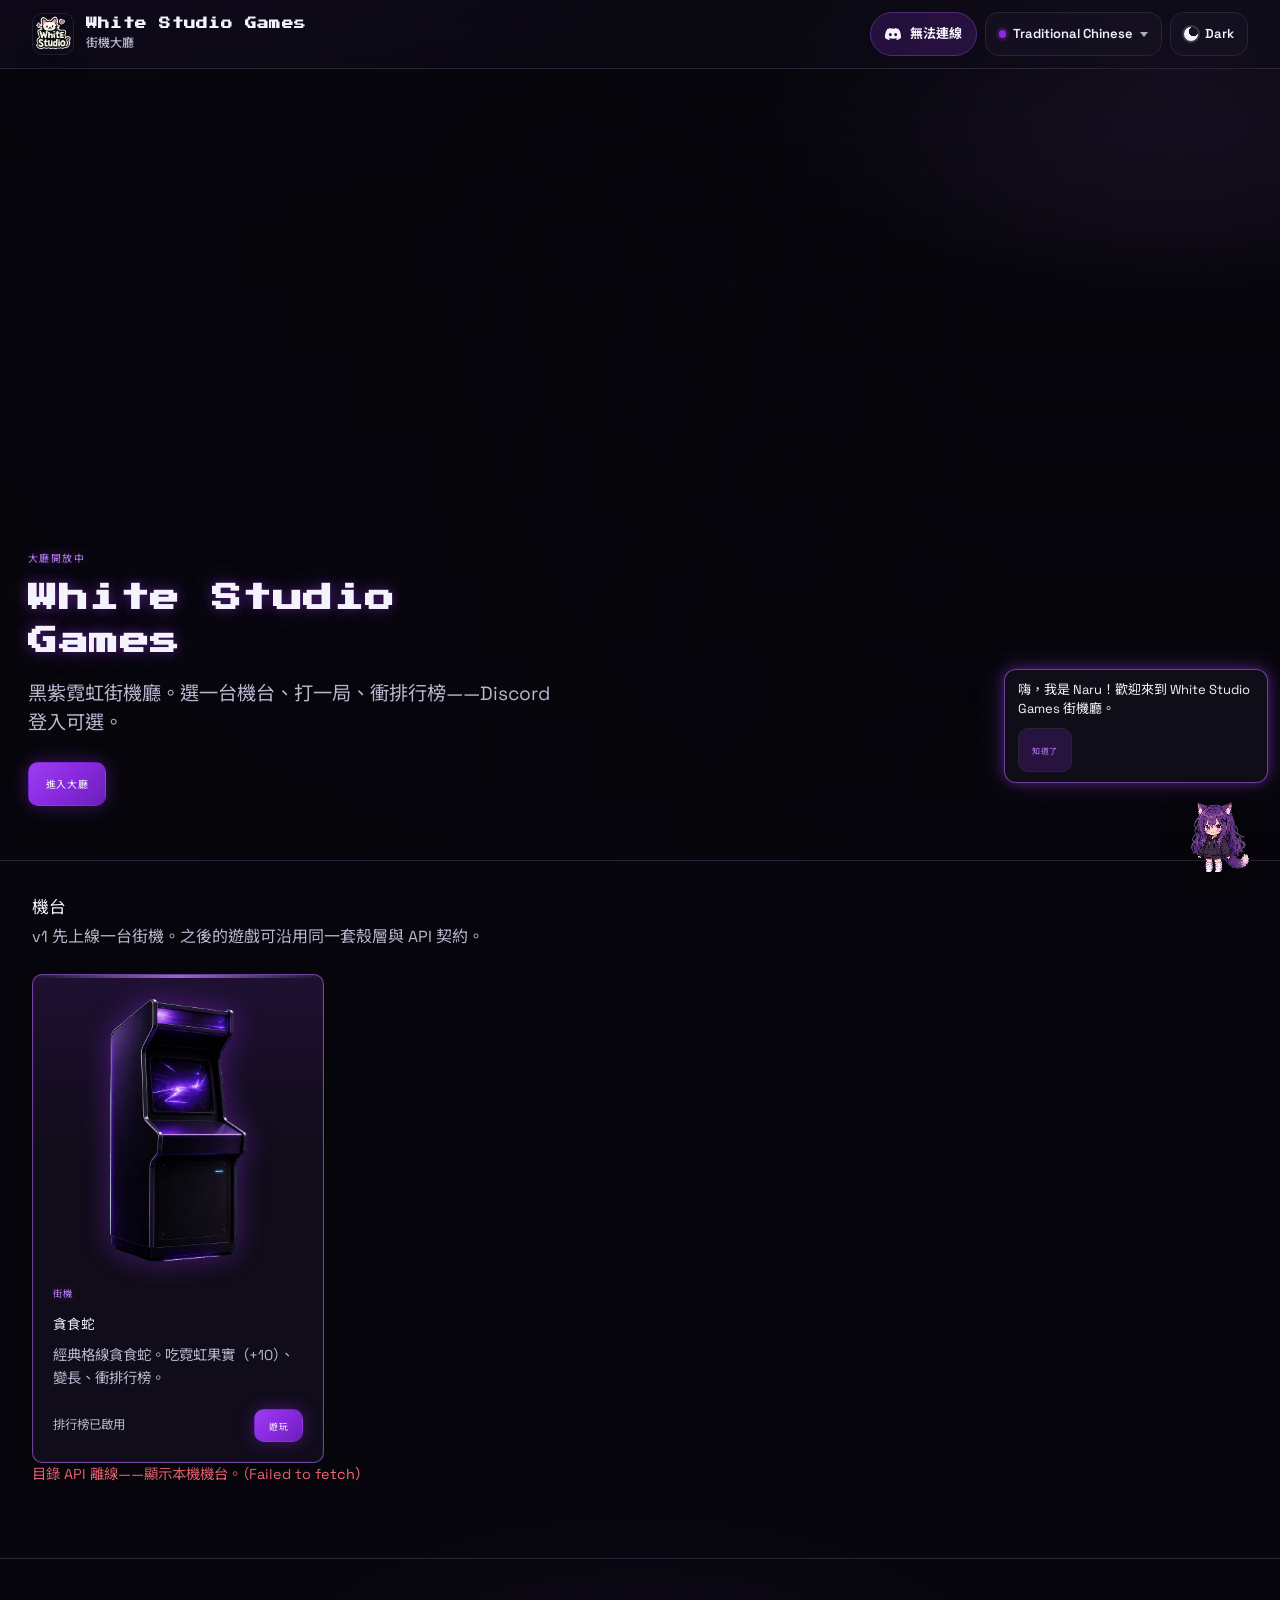
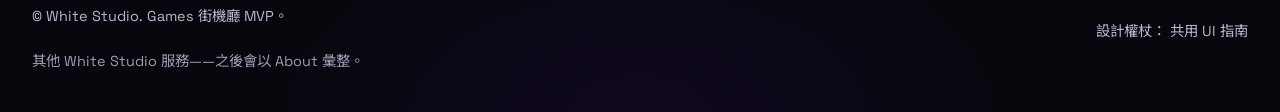
==== index.html @ 050339f6 "Play hub cable loading on every reconnect and harden tab-restore playback. Co-authored-by: Cursor <c" ====
<!DOCTYPE html>
<html lang="zh-Hant" class="is-arcade-intro">
  <head>
    <meta charset="utf-8" />
    <meta name="viewport" content="width=device-width, initial-scale=1, viewport-fit=cover" />
    <meta name="color-scheme" content="dark light" />
    <meta name="ws-api-origin" content="https://api.white-studio.org" />
    <meta
      name="description"
      content="White Studio Games — mini-games and leaderboards from White Studio."
    />
    <link rel="canonical" href="https://games.white-studio.org/" />
    <meta property="og:type" content="website" />
    <meta property="og:site_name" content="White Studio Games" />
    <meta property="og:url" content="https://games.white-studio.org/" />
    <meta property="og:title" content="White Studio Games" />
    <meta
      property="og:description"
      content="Black-purple neon floor. Pick a cabinet, play a round, climb the board."
    />
    <meta property="og:image" content="https://games.white-studio.org/assets/images/og/hub.png" />
    <meta property="og:image:width" content="1200" />
    <meta property="og:image:height" content="630" />
    <meta property="og:image:alt" content="White Studio Games arcade floor" />
    <meta name="twitter:card" content="summary_large_image" />
    <meta name="twitter:title" content="White Studio Games" />
    <meta
      name="twitter:description"
      content="Black-purple neon floor. Pick a cabinet, play a round, climb the board."
    />
    <meta name="twitter:image" content="https://games.white-studio.org/assets/images/og/hub.png" />
    <title data-i18n="meta.title_hub">White Studio Games</title>
    <link rel="icon" type="image/png" href="/assets/images/white-studio-logo.png" />
    <link rel="apple-touch-icon" href="/assets/images/white-studio-logo.png" />
    <script src="/assets/js/theme-boot.js"></script>
    <link rel="stylesheet" href="/assets/css/ws-shared.css?v=20260802b" />
    <link rel="stylesheet" href="/assets/css/games-chrome.css?v=20260802b" />
  </head>
  <body class="games-page games-lobby">
    <div
      id="arcade-intro"
      class="arcade-intro"
      role="dialog"
      aria-modal="true"
      aria-busy="true"
      aria-labelledby="arcade-intro-title"
      aria-describedby="arcade-intro-lede"
      data-i18n-attr="aria-label:intro.aria"
    >
      <canvas class="arcade-intro__canvas" aria-hidden="true"></canvas>
      <picture class="arcade-intro__media" aria-hidden="true" hidden>
        <source
          media="(max-width: 768px)"
          type="image/webp"
          srcset="/assets/images/arcade/lobby-mobile.webp"
        />
        <source
          media="(max-width: 768px)"
          type="image/jpeg"
          srcset="/assets/images/arcade/lobby-mobile.jpg"
        />
        <source type="image/webp" srcset="/assets/images/arcade/lobby-desktop.webp" />
        <img
          src="/assets/images/arcade/lobby-desktop.jpg"
          alt=""
          width="2560"
          height="1440"
          decoding="async"
          fetchpriority="high"
        />
      </picture>
      <div class="arcade-intro__veil" aria-hidden="true"></div>
      <div class="arcade-intro__panel">
        <h1 class="arcade-intro__title" id="arcade-intro-title" data-i18n="intro.title">
          White Studio Games
        </h1>
        <p class="arcade-intro__lede" id="arcade-intro-lede" data-i18n="intro.lede">
          Data link establishing. Cabinets coming online.
        </p>
        <p class="arcade-intro__hint" data-i18n="intro.hint">Linking…</p>
        <div class="arcade-intro__pulse" aria-hidden="true"></div>
      </div>
    </div>

    <header class="ws-site-header">
      <div class="ws-site-header__inner">
        <a class="ws-brand" href="/" data-i18n-attr="aria-label:brand.home_aria">
          <img
            class="ws-brand__mark"
            src="/assets/images/white-studio-logo.png"
            alt=""
            aria-hidden="true"
          />
          <span class="ws-brand__text">
            <p class="ws-brand__title" data-i18n="brand.title">White Studio Games</p>
            <p class="ws-brand__sub" data-i18n="brand.sub">Arcade floor</p>
          </span>
        </a>

        <div class="ws-site-header__actions" data-ws-header-actions></div>
      </div>
    </header>

    <main>
      <section class="arcade-hero-stage" aria-labelledby="hub-hero-title">
        <picture class="arcade-hero-stage__media">
          <source
            media="(max-width: 768px)"
            type="image/webp"
            srcset="/assets/images/arcade/lobby-mobile.webp"
          />
          <source
            media="(max-width: 768px)"
            type="image/jpeg"
            srcset="/assets/images/arcade/lobby-mobile.jpg"
          />
          <source type="image/webp" srcset="/assets/images/arcade/lobby-desktop.webp" />
          <img
            src="/assets/images/arcade/lobby-desktop.jpg"
            alt=""
            width="2560"
            height="1440"
            decoding="async"
            fetchpriority="high"
          />
        </picture>
        <div class="arcade-hero-stage__veil" aria-hidden="true"></div>
        <div class="ws-container arcade-hero">
          <p class="arcade-hero__eyebrow" data-i18n="hub.hero_eyebrow">Arcade open</p>
          <h1 class="ws-hero__title" id="hub-hero-title" data-i18n="hub.hero_title">
            White Studio Games
          </h1>
          <p class="ws-hero__lede" data-i18n="hub.hero_lede">
            Black-purple neon floor. Pick a cabinet, play a round, climb the board — Discord login
            optional.
          </p>
          <a
            class="ws-button ws-button--primary arcade-hero__cta"
            href="#cabinets"
            data-i18n="hub.hero_cta"
          >
            Enter floor
          </a>
        </div>
      </section>

      <section class="ws-section ws-container arcade-floor" id="cabinets">
        <h2 class="ws-section__title" data-i18n="hub.play_title">Cabinets</h2>
        <p class="ws-section__lede" data-i18n="hub.play_lede">
          One arcade cabinet in v1. More machines can share the same shell and API contract.
        </p>
        <div class="ws-grid-cards arcade-cabinets" id="games-grid">
          <a class="ws-card arcade-cabinet" href="/games/snake/">
            <img
              class="arcade-cabinet__art"
              src="/assets/images/arcade/cabinet-snake.webp"
              alt=""
              width="428"
              height="800"
              decoding="async"
              loading="lazy"
            />
            <p class="ws-card__eyebrow" data-i18n="hub.card_eyebrow">Arcade</p>
            <h3 class="ws-card__title" data-i18n="hub.card_title">Snake</h3>
            <p class="ws-card__body" data-i18n="hub.card_body">
              Classic grid snake. Eat neon bites, grow longer, climb the board.
            </p>
            <div class="game-card__meta">
              <span data-i18n="hub.card_meta">Leaderboard on</span>
              <span class="ws-button ws-button--primary arcade-cabinet__play" data-i18n="hub.card_play"
                >Play</span
              >
            </div>
          </a>
        </div>
        <p class="ws-status" id="catalog-status" hidden></p>
      </section>
    </main>

    <footer class="ws-site-footer">
      <div class="ws-container ws-site-footer__inner">
        <div class="arcade-footer__copy">
          <p data-i18n="hub.footer_copy">© White Studio. Games arcade MVP.</p>
          <p class="arcade-footer__about" data-i18n="hub.footer_about">
            Other White Studio services — coming soon as About.
          </p>
        </div>
        <p>
          <span data-i18n="hub.footer_tokens">Design tokens:</span>
          <a href="/docs/design/WHITE-STUDIO-SHARED-UI.md" data-i18n="hub.footer_tokens_link"
            >shared UI guide</a
          >
        </p>
      </div>
    </footer>

    <script src="/assets/js/i18n.js?v=20260802b"></script>
    <script src="/assets/js/games-auth.js"></script>
    <script src="/assets/js/games-api.js"></script>
    <script src="/assets/js/site-chrome.js?v=20260802b"></script>
    <script src="/assets/js/arcade-current-scene.js?v=20260802c"></script>
    <script src="/assets/js/arcade-intro.js?v=20260802c"></script>
    <script src="/assets/js/naru-pet.js?v=20260802b"></script>
    <script>
      (async function boot() {
        if (window.WhiteStudioI18n) {
          await WhiteStudioI18n.init();
          WhiteStudioI18n.applyAll(document);
        }
        var introPromise = WhiteStudioArcadeIntro.mount();
        await WhiteStudioGames.bootChrome();
        await introPromise;
        if (window.WhiteStudioNaru) {
          WhiteStudioNaru.mount();
        }
        var status = document.getElementById("catalog-status");
        try {
          var api = WhiteStudioGames.createGamesApi();
          var result = await api.listGames();
          if (result && result.data && Array.isArray(result.data.games) && result.data.games.length) {
            status.hidden = true;
          }
        } catch (error) {
          status.hidden = false;
          status.className = "ws-status ws-status--error";
          status.textContent = WhiteStudioI18n.t("hub.catalog_offline", {
            error: error.message || "error"
          });
        }
      })();
    </script>
  </body>
</html>
---- assets/css/ws-shared.css ----
/**
 * White Studio shared design tokens + primitives
 * Cross-site CSS for Games (primary consumer). Tools / main site may migrate later.
 *
 * Runtime theme: html[data-theme="dark"|"light"]
 * Prefer --ws-* tokens. Tools-style aliases (--accent, --bg, --panel, --text, --muted, --border)
 * are provided for prompt / legacy compatibility.
 */

@import url("https://fonts.googleapis.com/css2?family=Noto+Sans+TC:wght@400;500;600;700&family=Press+Start+2P&family=Space+Grotesk:wght@400;500;600;700&display=swap");

/* Zpix (最像素) v3.1.11 — CJK pixel fallback for --ws-font-display.
   Source: https://github.com/SolidZORO/zpix-pixel-font
   Personal/education free; commercial product requires paid license. Do not convert/subset. */
@font-face {
  font-family: "Zpix";
  src: url("/assets/fonts/zpix.ttf") format("truetype");
  font-weight: 400;
  font-style: normal;
  font-display: swap;
}

:root,
html[data-theme="dark"] {
  color-scheme: dark;

  --ws-bg-page: #07060c;
  --ws-bg-shell: #100e18;
  --ws-bg-surface: #14121c;
  --ws-bg-surface-raised: #1b1826;
  --ws-bg-surface-muted: rgba(180, 109, 255, 0.06);
  --ws-bg-card: rgba(18, 14, 28, 0.92);
  --ws-bg-card-hover: rgba(28, 20, 42, 0.96);
  --ws-bg-input: rgba(12, 10, 18, 0.9);
  --ws-bg-button: rgba(22, 18, 34, 0.92);
  --ws-bg: var(--ws-bg-page);
  --ws-bg-elev: #12101a;
  --ws-panel: var(--ws-bg-surface);
  --ws-panel-soft: #1a1624;

  --ws-text-primary: #f4f3fb;
  --ws-text-secondary: #e5e7eb;
  --ws-text-muted: #b9b6ce;
  --ws-text-disabled: #7d8490;
  --ws-text-inverse: #ffffff;

  --ws-border-subtle: #2a2438;
  --ws-border-strong: rgba(180, 109, 255, 0.55);
  --ws-border-focus: rgba(207, 178, 255, 0.55);

  --ws-accent: #8a2be2;
  --ws-accent-hover: #9b3ef0;
  --ws-accent-2: #c084ff;
  --ws-accent-soft: rgba(138, 43, 226, 0.2);
  --ws-accent-text: #f0e7ff;

  --ws-neon-glow: 0 0 12px rgba(138, 43, 226, 0.45), 0 0 28px rgba(180, 109, 255, 0.22);
  --ws-neon-glow-strong: 0 0 16px rgba(180, 109, 255, 0.55), 0 0 40px rgba(138, 43, 226, 0.35);

  --ws-success: #3bd28f;
  --ws-danger: #ff6b7a;
  --ws-warning: #f59e0b;

  --ws-shadow-soft: 0 12px 30px rgba(0, 0, 0, 0.28);
  --ws-shadow-sm: 0 8px 18px rgba(0, 0, 0, 0.3);
  --ws-shadow-md: 0 14px 34px rgba(0, 0, 0, 0.38);
  --ws-shadow-card: 0 18px 45px rgba(0, 0, 0, 0.34), var(--ws-neon-glow);
  --ws-shadow-lg: 0 24px 60px rgba(0, 0, 0, 0.5);
  --ws-shadow-button: 0 0 18px rgba(138, 43, 226, 0.42);

  --ws-glass-bg: rgba(12, 10, 20, 0.78);
  --ws-glass-border: rgba(138, 43, 226, 0.28);
  --ws-glass-highlight: rgba(255, 255, 255, 0.08);

  --button-gradient: linear-gradient(135deg, #9b3ef0, #8a2be2 45%, #6b1fb8);
}

html[data-theme="light"] {
  color-scheme: light;

  /* Brighter arcade lightbox — still purple-led, not flat SaaS white */
  --ws-bg-page: #efe8fb;
  --ws-bg-shell: #f7f2ff;
  --ws-bg-surface: #ffffff;
  --ws-bg-surface-raised: #f9f5ff;
  --ws-bg-surface-muted: rgba(124, 58, 237, 0.08);
  --ws-bg-card: rgba(255, 255, 255, 0.94);
  --ws-bg-card-hover: #ffffff;
  --ws-bg-input: #ffffff;
  --ws-bg-button: #ffffff;
  --ws-bg: var(--ws-bg-page);
  --ws-bg-elev: #e8def8;
  --ws-panel: var(--ws-bg-surface);
  --ws-panel-soft: #f3ecff;

  --ws-text-primary: #161827;
  --ws-text-secondary: #3f4254;
  --ws-text-muted: #6f7285;
  --ws-text-disabled: #9ca3af;
  --ws-text-inverse: #ffffff;

  --ws-border-subtle: rgba(91, 33, 182, 0.16);
  --ws-border-strong: rgba(124, 58, 237, 0.42);
  --ws-border-focus: rgba(124, 58, 237, 0.55);

  --ws-accent: #7c3aed;
  --ws-accent-hover: #6d28d9;
  --ws-accent-2: #8b5cf6;
  --ws-accent-soft: rgba(124, 58, 237, 0.12);
  --ws-accent-text: #5b21b6;

  --ws-neon-glow: 0 0 10px rgba(124, 58, 237, 0.22), 0 0 22px rgba(139, 92, 246, 0.12);
  --ws-neon-glow-strong: 0 0 14px rgba(124, 58, 237, 0.35), 0 0 32px rgba(139, 92, 246, 0.2);

  --ws-success: #0f8a53;
  --ws-danger: #c2414f;
  --ws-warning: #c47a00;

  --ws-shadow-soft: 0 12px 30px rgba(17, 24, 39, 0.08);
  --ws-shadow-sm: 0 8px 18px rgba(17, 24, 39, 0.08);
  --ws-shadow-md: 0 14px 34px rgba(17, 24, 39, 0.1);
  --ws-shadow-card: 0 18px 45px rgba(91, 33, 182, 0.12), var(--ws-neon-glow);
  --ws-shadow-lg: 0 24px 60px rgba(17, 24, 39, 0.14);
  --ws-shadow-button: 0 0 16px rgba(124, 58, 237, 0.28);

  --ws-glass-bg: rgba(255, 255, 255, 0.82);
  --ws-glass-border: rgba(124, 58, 237, 0.2);
  --ws-glass-highlight: rgba(255, 255, 255, 0.92);

  --button-gradient: linear-gradient(135deg, #8b5cf6, #7c3aed 50%, #5b21b6);
}

:root {
  /* Tools-compatible aliases */
  --bg: var(--ws-bg-page);
  --bg-elev: var(--ws-bg-elev);
  --panel: var(--ws-panel);
  --panel-soft: var(--ws-panel-soft);
  --text: var(--ws-text-primary);
  --muted: var(--ws-text-muted);
  --border: var(--ws-border-subtle);
  --accent: var(--ws-accent);
  --accent-2: var(--ws-accent-2);
  --ok: var(--ws-success);
  --danger: var(--ws-danger);
  --radius-sm: var(--ws-radius-sm);
  --radius-md: var(--ws-radius-md);
  --radius-lg: var(--ws-radius-lg);
  --shadow-sm: var(--ws-shadow-sm);
  --shadow-md: var(--ws-shadow-md);
  --shadow-lg: var(--ws-shadow-lg);
  --dur-fast: var(--ws-duration-fast);
  --dur-mid: var(--ws-duration-mid);
  --ease-out: var(--ws-ease-out);

  --ws-font-body: "Space Grotesk", "Noto Sans TC", "Noto Sans", ui-sans-serif, system-ui, sans-serif;
  /* Pixel display: Latin → Press Start 2P; CJK titles/HUD → Zpix; body CJK stays Noto via --ws-font-body */
  --ws-font-display: "Press Start 2P", "Zpix", "Noto Sans TC", "Noto Sans", ui-sans-serif, system-ui, sans-serif;
  --ws-content-max: 76rem;
  --ws-nav-height: 4.25rem;
  --ws-touch-min: 2.75rem;
  --ws-control-height: 2.5rem;
  --ws-breakpoint-phone: 640px;
  --ws-breakpoint-tablet: 768px;
  --ws-safe-top: env(safe-area-inset-top, 0px);
  --ws-safe-right: env(safe-area-inset-right, 0px);
  --ws-safe-bottom: env(safe-area-inset-bottom, 0px);
  --ws-safe-left: env(safe-area-inset-left, 0px);

  --ws-space-1: 0.25rem;
  --ws-space-2: 0.5rem;
  --ws-space-3: 0.75rem;
  --ws-space-4: 1rem;
  --ws-space-5: 1.25rem;
  --ws-space-6: 1.5rem;
  --ws-space-8: 2rem;
  --ws-space-10: 2.5rem;
  --ws-space-12: 3rem;
  --ws-page-inline: clamp(1rem, 2.6vw, 1.75rem);
  --ws-section-space: clamp(2.5rem, 6vw, 4.5rem);

  --ws-radius-sm: 10px;
  --ws-radius-md: 14px;
  --ws-radius-lg: 18px;
  --ws-radius-xl: 24px;
  --ws-radius-pill: 999px;

  --ws-text-xs: 0.78rem;
  --ws-text-sm: 0.9rem;
  --ws-text-md: 1rem;
  --ws-text-lg: 1.2rem;
  --ws-text-xl: 1.55rem;
  --ws-text-hero: clamp(2rem, 4.5vw, 3.1rem);

  --ws-duration-fast: 160ms;
  --ws-duration-mid: 260ms;
  --ws-ease-out: cubic-bezier(0.2, 0, 0, 1);
  --ws-transition-standard: color var(--ws-duration-fast) var(--ws-ease-out),
    background-color var(--ws-duration-fast) var(--ws-ease-out),
    border-color var(--ws-duration-fast) var(--ws-ease-out),
    box-shadow var(--ws-duration-mid) var(--ws-ease-out),
    transform var(--ws-duration-mid) var(--ws-ease-out);

  --ws-focus-ring-shadow: 0 0 0 3px var(--ws-border-focus);
  --ws-z-sticky: 60;
  --ws-z-overlay: 110;
  --ws-z-drawer: 140;
  --ws-z-intro: 200;
}

*,
*::before,
*::after {
  box-sizing: border-box;
}

html {
  scroll-behavior: smooth;
  -webkit-text-size-adjust: 100%;
  text-size-adjust: 100%;
}

body {
  margin: 0;
  min-height: 100vh;
  min-height: 100dvh;
  font-family: var(--ws-font-body);
  font-size: var(--ws-text-md);
  line-height: 1.55;
  color: var(--ws-text-primary);
  background:
    radial-gradient(1100px 520px at 10% -8%, rgba(138, 43, 226, 0.28), transparent 55%),
    radial-gradient(900px 480px at 92% 4%, rgba(180, 109, 255, 0.16), transparent 48%),
    radial-gradient(700px 360px at 50% 100%, rgba(91, 33, 182, 0.12), transparent 55%),
    var(--ws-bg-page);
  overflow-x: clip;
}

body[data-menu-open="1"] {
  overflow: hidden;
  touch-action: none;
}

img,
svg,
canvas {
  display: block;
  max-width: 100%;
}

a {
  color: inherit;
  text-decoration: none;
  touch-action: manipulation;
  -webkit-tap-highlight-color: transparent;
}

button,
input,
select,
textarea {
  font: inherit;
  color: inherit;
  touch-action: manipulation;
  -webkit-tap-highlight-color: transparent;
}

:focus-visible {
  outline: none;
  box-shadow: var(--ws-focus-ring-shadow);
}

.visually-hidden {
  position: absolute;
  width: 1px;
  height: 1px;
  padding: 0;
  margin: -1px;
  overflow: hidden;
  clip: rect(0, 0, 0, 0);
  white-space: nowrap;
  border: 0;
}

.ws-container {
  width: min(100% - (var(--ws-page-inline) * 2), var(--ws-content-max));
  margin-inline: auto;
}

.ws-site-header {
  position: sticky;
  top: 0;
  z-index: var(--ws-z-sticky);
  min-height: calc(var(--ws-nav-height) + var(--ws-safe-top));
  display: flex;
  align-items: center;
  padding-top: var(--ws-safe-top);
  border-bottom: 1px solid var(--ws-border-subtle);
  background: color-mix(in srgb, var(--ws-glass-bg) 92%, transparent);
  backdrop-filter: blur(14px);
}

.ws-site-header__inner {
  display: flex;
  align-items: center;
  justify-content: space-between;
  gap: var(--ws-space-4);
  width: min(100% - (var(--ws-page-inline) * 2), var(--ws-content-max));
  margin-inline: auto;
  padding-block: var(--ws-space-3);
  flex-wrap: nowrap;
}

.ws-brand {
  display: inline-flex;
  align-items: center;
  gap: var(--ws-space-3);
  min-width: 0;
  flex: 1 1 auto;
  font-weight: 700;
  letter-spacing: 0.01em;
}

.ws-brand__mark {
  width: 2.625rem;
  height: 2.625rem;
  border-radius: 10px;
  object-fit: cover;
  border: 1px solid color-mix(in srgb, var(--ws-border-subtle) 82%, transparent);
  box-shadow: var(--ws-shadow-sm);
  flex-shrink: 0;
}

.ws-brand__text {
  min-width: 0;
}

.ws-brand__title {
  margin: 0;
  font-family: var(--ws-font-display);
  font-size: 0.72rem;
  line-height: 1.35;
  letter-spacing: 0.02em;
  white-space: nowrap;
  overflow: hidden;
  text-overflow: ellipsis;
}

.ws-brand__sub {
  margin: 0.15rem 0 0;
  font-size: 0.75rem;
  font-weight: 500;
  color: var(--ws-text-muted);
}

.ws-nav {
  display: inline-flex;
  align-items: center;
  gap: 0.35rem;
  flex: 0 1 auto;
}

.ws-nav a {
  padding: 0.45rem 0.8rem;
  border-radius: var(--ws-radius-pill);
  color: var(--ws-text-muted);
  font-weight: 600;
  transition: var(--ws-transition-standard);
  white-space: nowrap;
}

.ws-nav a[aria-current="page"],
.ws-nav a:hover {
  color: var(--ws-text-primary);
  background: var(--ws-accent-soft);
}

.ws-site-header__actions {
  display: inline-flex;
  align-items: center;
  gap: 0.5rem;
  flex-shrink: 0;
}

.ws-site-controls {
  display: inline-flex;
  align-items: center;
  gap: 0.5rem;
}

.ws-i18n-switcher {
  position: relative;
}

.ws-i18n-btn,
.ws-theme-btn,
.ws-menu-btn {
  appearance: none;
  display: inline-flex;
  align-items: center;
  justify-content: center;
  gap: 0.45rem;
  min-height: var(--ws-touch-min);
  min-width: var(--ws-touch-min);
  padding: 0.45rem 0.8rem;
  border: 1px solid var(--ws-border-subtle);
  border-radius: 0.85rem;
  background: color-mix(in srgb, var(--ws-bg-button) 88%, transparent);
  color: var(--ws-text-primary);
  cursor: pointer;
  font: inherit;
  font-size: 0.8125rem;
  font-weight: 600;
  transition: var(--ws-transition-standard);
}

.ws-i18n-btn:hover,
.ws-theme-btn:hover,
.ws-menu-btn:hover {
  border-color: var(--ws-border-strong);
  background: var(--ws-accent-soft);
}

.ws-menu-btn {
  padding: 0;
  flex-direction: column;
  gap: 0.28rem;
}

.ws-menu-btn__bars,
.ws-menu-btn__bars::before,
.ws-menu-btn__bars::after {
  display: block;
  width: 1rem;
  height: 2px;
  border-radius: 999px;
  background: currentColor;
  transition: transform var(--ws-duration-fast) var(--ws-ease-out), opacity var(--ws-duration-fast) var(--ws-ease-out);
}

.ws-menu-btn__bars {
  position: relative;
}

.ws-menu-btn__bars::before,
.ws-menu-btn__bars::after {
  content: "";
  position: absolute;
  left: 0;
}

.ws-menu-btn__bars::before {
  top: -0.32rem;
}

.ws-menu-btn__bars::after {
  top: 0.32rem;
}

body[data-menu-open="1"] .ws-menu-btn__bars {
  background: transparent;
}

body[data-menu-open="1"] .ws-menu-btn__bars::before {
  top: 0;
  transform: rotate(45deg);
}

body[data-menu-open="1"] .ws-menu-btn__bars::after {
  top: 0;
  transform: rotate(-45deg);
}

.ws-i18n-dot {
  width: 0.45rem;
  height: 0.45rem;
  border-radius: 999px;
  background: var(--ws-accent);
  box-shadow: 0 0 0 3px var(--ws-accent-soft);
}

.ws-i18n-arrow {
  width: 0;
  height: 0;
  border-left: 4px solid transparent;
  border-right: 4px solid transparent;
  border-top: 5px solid currentColor;
  opacity: 0.7;
}

.ws-i18n-menu {
  position: absolute;
  right: 0;
  top: calc(100% + 0.4rem);
  z-index: var(--ws-z-overlay);
  min-width: 12rem;
  padding: 0.35rem;
  border: 1px solid var(--ws-border-subtle);
  border-radius: 0.85rem;
  background: var(--ws-bg-shell);
  box-shadow: var(--ws-shadow-md);
}

.ws-i18n-menu button {
  appearance: none;
  display: block;
  width: 100%;
  padding: 0.55rem 0.7rem;
  border: 0;
  border-radius: 0.65rem;
  background: transparent;
  color: var(--ws-text-primary);
  text-align: left;
  font: inherit;
  font-size: 0.875rem;
  cursor: pointer;
}

.ws-i18n-menu button:hover,
.ws-i18n-menu button.active {
  background: var(--ws-accent-soft);
}

.ws-theme-icon {
  display: inline-block;
  width: 0.875rem;
  height: 0.875rem;
  flex: 0 0 auto;
  border-radius: 999px;
  background: currentColor;
  box-shadow: 0 0 0 2px color-mix(in oklab, currentColor 18%, transparent);
}

.ws-theme-btn[data-theme="dark"] .ws-theme-icon {
  background:
    radial-gradient(
      circle at 68% 32%,
      color-mix(in oklab, var(--ws-bg-surface-raised) 92%, #000 8%) 0 34%,
      transparent 36%
    ),
    currentColor;
}

.ws-theme-btn[data-theme="light"] .ws-theme-icon {
  /* Sun: compact disc + 8 rays (cardinal + diagonal) */
  background: radial-gradient(circle, var(--ws-accent) 0 36%, transparent 38%);
  box-shadow:
    0 -0.42rem 0 -0.3rem var(--ws-accent),
    0 0.42rem 0 -0.3rem var(--ws-accent),
    0.42rem 0 0 -0.3rem var(--ws-accent),
    -0.42rem 0 0 -0.3rem var(--ws-accent),
    0.3rem -0.3rem 0 -0.3rem var(--ws-accent),
    -0.3rem 0.3rem 0 -0.3rem var(--ws-accent),
    0.3rem 0.3rem 0 -0.3rem var(--ws-accent),
    -0.3rem -0.3rem 0 -0.3rem var(--ws-accent),
    0 0 0 2px color-mix(in oklab, var(--ws-accent) 18%, transparent);
}

.ws-auth-controls {
  display: inline-flex;
  align-items: center;
  gap: 0.5rem;
  flex-shrink: 0;
}

.ws-auth-login {
  appearance: none;
  display: inline-flex;
  align-items: center;
  justify-content: center;
  gap: 0.5rem;
  min-height: var(--ws-touch-min);
  min-width: var(--ws-touch-min);
  padding: 0 0.85rem;
  border-radius: 999px;
  border: 1px solid color-mix(in srgb, var(--ws-accent) 42%, var(--ws-border-subtle));
  background: color-mix(in srgb, var(--ws-accent) 20%, transparent);
  color: var(--ws-text-primary);
  font: inherit;
  font-size: 0.8125rem;
  font-weight: 700;
  cursor: pointer;
}

/* Author `display` rules must not defeat the HTML hidden attribute. */
.ws-auth-login[hidden],
.ws-auth-user[hidden],
.ws-auth-menu[hidden],
.ws-i18n-menu[hidden] {
  display: none !important;
}

.ws-auth-login:disabled {
  opacity: 0.62;
  cursor: not-allowed;
}

.ws-auth-login svg {
  width: 1.125rem;
  height: 0.875rem;
  flex-shrink: 0;
}

.ws-auth-user {
  position: relative;
}

.ws-auth-user-face {
  appearance: none;
  display: inline-flex;
  align-items: center;
  gap: 0.55rem;
  min-height: var(--ws-touch-min);
  padding: 0.2rem 0.65rem 0.2rem 0.25rem;
  border: 1px solid var(--ws-border-subtle);
  border-radius: 999px;
  background: color-mix(in srgb, var(--ws-bg-button) 88%, transparent);
  color: inherit;
  cursor: pointer;
  font: inherit;
}

.ws-auth-avatar {
  width: 1.75rem;
  height: 1.75rem;
  border-radius: 999px;
  object-fit: cover;
}

.ws-auth-copy {
  display: grid;
  gap: 0.05rem;
  text-align: left;
}

.ws-auth-label {
  font-size: 0.8125rem;
  font-weight: 700;
  line-height: 1.1;
}

.ws-auth-meta {
  font-size: 0.6875rem;
  color: var(--ws-text-muted);
}

.ws-auth-menu {
  position: absolute;
  right: 0;
  top: calc(100% + 0.4rem);
  z-index: var(--ws-z-overlay);
  min-width: 8.5rem;
  padding: 0.35rem;
  border: 1px solid var(--ws-border-subtle);
  border-radius: 0.85rem;
  background: var(--ws-bg-shell);
  box-shadow: var(--ws-shadow-md);
}

.ws-auth-menu-item {
  appearance: none;
  display: block;
  width: 100%;
  padding: 0.55rem 0.7rem;
  border: 0;
  border-radius: 0.65rem;
  background: transparent;
  color: var(--ws-text-primary);
  text-align: left;
  font: inherit;
  font-size: 0.875rem;
  cursor: pointer;
}

.ws-auth-menu-item:hover {
  background: var(--ws-accent-soft);
}

.ws-auth-toast {
  position: fixed;
  left: 50%;
  bottom: calc(1.125rem + var(--ws-safe-bottom));
  z-index: 120;
  transform: translateX(-50%);
  max-width: min(32rem, calc(92vw - var(--ws-safe-left) - var(--ws-safe-right)));
  padding: 0.65rem 0.9rem;
  border-radius: 0.75rem;
  border: 1px solid var(--ws-border-subtle);
  background: color-mix(in srgb, var(--ws-bg-shell) 94%, #000 6%);
  color: var(--ws-text-primary);
  font-size: 0.8125rem;
  font-weight: 600;
  box-shadow: var(--ws-shadow-lg);
}

.ws-auth-toast[data-tone="ok"] {
  border-color: color-mix(in srgb, var(--ws-success) 45%, var(--ws-border-subtle));
}

.ws-auth-toast[data-tone="error"] {
  border-color: color-mix(in srgb, var(--ws-danger) 45%, var(--ws-border-subtle));
}

.ws-button {
  appearance: none;
  display: inline-flex;
  align-items: center;
  justify-content: center;
  gap: var(--ws-space-2);
  min-height: var(--ws-touch-min);
  padding: 0.55rem 1.05rem;
  border: 1px solid transparent;
  border-radius: var(--ws-radius-pill);
  background: var(--ws-bg-button);
  color: var(--ws-text-primary);
  cursor: pointer;
  transition: var(--ws-transition-standard);
}

.ws-button:hover {
  background: var(--ws-bg-card-hover);
}

.ws-button--primary {
  background: var(--button-gradient);
  color: var(--ws-text-inverse);
  box-shadow: var(--ws-shadow-button);
  animation: ws-neon-pulse 2.8s ease-in-out infinite;
}

.ws-button--primary:hover {
  filter: brightness(1.08);
  box-shadow: var(--ws-neon-glow-strong);
}

@keyframes ws-neon-pulse {
  0%,
  100% {
    box-shadow: var(--ws-shadow-button);
  }
  50% {
    box-shadow: var(--ws-neon-glow-strong);
  }
}

@media (prefers-reduced-motion: reduce) {
  .ws-button--primary {
    animation: none;
  }
}

.ws-button--ghost {
  border-color: var(--ws-border-subtle);
  background: transparent;
}

.ws-button--ghost:hover {
  border-color: var(--ws-border-strong);
  background: var(--ws-accent-soft);
}

.ws-card {
  display: flex;
  flex-direction: column;
  gap: var(--ws-space-3);
  padding: var(--ws-space-5);
  border: 1px solid var(--ws-border-subtle);
  border-radius: var(--ws-radius-md);
  background: var(--ws-bg-card);
  box-shadow: var(--ws-shadow-sm);
  transition: var(--ws-transition-standard);
}

.ws-card__eyebrow {
  margin: 0;
  color: var(--ws-accent-2);
  font-family: var(--ws-font-display);
  font-size: 0.58rem;
  font-weight: 400;
  letter-spacing: 0.12em;
  text-transform: uppercase;
  text-shadow: 0 0 10px rgba(180, 109, 255, 0.35);
}

.ws-card__title {
  margin: 0;
  font-family: var(--ws-font-display);
  font-size: 0.85rem;
  font-weight: 400;
  line-height: 1.45;
}

.ws-card__body {
  margin: 0;
  color: var(--ws-text-muted);
  font-size: var(--ws-text-sm);
}

.ws-hero {
  padding-block: var(--ws-section-space) var(--ws-space-8);
}

.ws-hero__title {
  margin: 0 0 var(--ws-space-4);
  font-family: var(--ws-font-display);
  font-size: clamp(1.15rem, 3.2vw, 1.85rem);
  line-height: 1.45;
  letter-spacing: 0.02em;
  text-shadow: var(--ws-neon-glow);
}

.ws-hero__lede {
  margin: 0;
  max-width: 38rem;
  color: var(--ws-text-muted);
  font-size: var(--ws-text-lg);
}

.ws-section {
  padding-block: var(--ws-space-8) var(--ws-section-space);
}

.ws-section__title {
  margin: 0 0 var(--ws-space-2);
  font-family: var(--ws-font-display);
  font-size: clamp(0.85rem, 2vw, 1.05rem);
  line-height: 1.45;
  font-weight: 400;
}

.ws-section__lede {
  margin: 0 0 var(--ws-space-6);
  color: var(--ws-text-muted);
}

.ws-grid-cards {
  display: grid;
  grid-template-columns: repeat(auto-fill, minmax(240px, 1fr));
  gap: var(--ws-space-4);
}

.ws-field {
  display: flex;
  flex-direction: column;
  gap: var(--ws-space-2);
}

.ws-field label {
  font-size: var(--ws-text-sm);
  color: var(--ws-text-muted);
}

.ws-input {
  min-height: var(--ws-touch-min);
  padding: 0.55rem 0.85rem;
  border: 1px solid var(--ws-border-subtle);
  border-radius: var(--ws-radius-sm);
  background: var(--ws-bg-input);
  font-size: 1rem;
  transition: var(--ws-transition-standard);
}

.ws-input:focus-visible {
  border-color: var(--ws-accent);
}

.ws-leaderboard {
  width: 100%;
  border-collapse: collapse;
  font-size: var(--ws-text-sm);
}

.ws-leaderboard th,
.ws-leaderboard td {
  padding: 0.7rem 0.55rem;
  text-align: left;
  border-bottom: 1px solid var(--ws-border-subtle);
}

.ws-leaderboard th {
  color: var(--ws-text-muted);
  font-family: var(--ws-font-display);
  font-size: 0.55rem;
  font-weight: 400;
  letter-spacing: 0.06em;
  text-transform: uppercase;
}

.ws-leaderboard tr:first-child td:first-child {
  color: var(--ws-accent-2);
  font-weight: 700;
  text-shadow: 0 0 8px rgba(180, 109, 255, 0.4);
}

.ws-leaderboard__time {
  color: var(--ws-text-muted);
  white-space: nowrap;
  font-variant-numeric: tabular-nums;
}

.ws-status {
  margin: 0;
  color: var(--ws-text-muted);
  font-size: var(--ws-text-sm);
}

.ws-status--error {
  color: var(--ws-danger);
}

.ws-status--ok {
  color: var(--ws-success);
}

.ws-site-footer {
  margin-top: auto;
  padding: var(--ws-space-8) 0 calc(var(--ws-space-10) + var(--ws-safe-bottom));
  border-top: 1px solid var(--ws-border-subtle);
  color: var(--ws-text-muted);
  font-size: var(--ws-text-sm);
}

.ws-site-footer__inner {
  display: flex;
  flex-wrap: wrap;
  gap: var(--ws-space-4);
  justify-content: space-between;
  align-items: center;
}

.ws-game-shell {
  display: grid;
  gap: var(--ws-space-4);
}

.ws-game-stage {
  position: relative;
  overflow: hidden;
  border: 1px solid var(--ws-border-strong);
  border-radius: var(--ws-radius-sm);
  background: #05040a;
  box-shadow: var(--ws-shadow-md), var(--ws-neon-glow);
  min-height: min(70dvh, 520px);
  overscroll-behavior: none;
}

.ws-game-hud {
  display: flex;
  flex-wrap: wrap;
  gap: var(--ws-space-3);
  align-items: center;
  justify-content: space-between;
}

@media (max-width: 1100px) {
  .ws-auth-login span,
  .ws-theme-label,
  .ws-i18n-label,
  .ws-i18n-arrow,
  .ws-auth-copy {
    display: none;
  }

  .ws-auth-login,
  .ws-theme-btn,
  .ws-i18n-btn,
  .ws-menu-btn {
    width: var(--ws-touch-min);
    min-width: var(--ws-touch-min);
    padding: 0;
  }

  .ws-auth-user-face {
    padding: 0.2rem;
  }

  .ws-brand__sub {
    display: none;
  }
}

@media (max-width: 768px) {
  .ws-desktop-only {
    display: none !important;
  }

  .ws-site-header__actions .ws-site-controls,
  .ws-site-header__actions .ws-auth-user {
    display: none;
  }

  .ws-menu-btn {
    display: inline-flex;
  }
}

@media (min-width: 769px) {
  .ws-mobile-only {
    display: none !important;
  }

  .ws-menu-btn {
    display: none !important;
  }
}

@media (max-width: 760px) {
  .ws-site-header__inner {
    flex-wrap: nowrap;
    gap: var(--ws-space-3);
  }

  .ws-nav--desktop {
    display: none;
  }
}

@media (max-width: 640px) {
  :root {
    --ws-nav-height: 3.85rem;
    --ws-page-inline: 1rem;
    --ws-section-space: 2.25rem;
    --ws-control-height: var(--ws-touch-min);
  }

  .ws-site-header__inner {
    gap: var(--ws-space-3);
  }

  .ws-brand__title {
    font-size: 0.62rem;
  }

  .ws-hero__title {
    font-size: clamp(0.95rem, 4.5vw, 1.35rem);
  }

  .ws-hero__lede {
    font-size: var(--ws-text-md);
  }

  button,
  .ws-button,
  .ws-input,
  .ws-i18n-btn,
  .ws-theme-btn,
  .ws-menu-btn,
  .ws-auth-login {
    min-height: var(--ws-touch-min);
  }
}

/* —— Mobile preferences drawer —— */

.ws-menu-overlay {
  position: fixed;
  inset: 0;
  z-index: calc(var(--ws-z-drawer) - 1);
  background: rgba(0, 0, 0, 0.52);
  opacity: 0;
  visibility: hidden;
  pointer-events: none;
  transition: opacity var(--ws-duration-mid) var(--ws-ease-out), visibility var(--ws-duration-mid) ease;
}

.ws-menu-overlay.is-open {
  opacity: 1;
  visibility: visible;
  pointer-events: auto;
}

.ws-menu-drawer {
  position: fixed;
  inset: 0 0 0 auto;
  z-index: var(--ws-z-drawer);
  width: min(22rem, calc(100vw - 0.65rem));
  height: 100dvh;
  display: grid;
  grid-template-rows: auto minmax(0, 1fr);
  gap: var(--ws-space-4);
  padding:
    calc(1rem + var(--ws-safe-top))
    calc(1rem + var(--ws-safe-right))
    calc(1rem + var(--ws-safe-bottom))
    1rem;
  background:
    linear-gradient(180deg, color-mix(in srgb, var(--ws-bg-shell) 96%, #050505 4%), var(--ws-bg-shell));
  border-left: 1px solid var(--ws-border-subtle);
  box-shadow: -20px 0 40px rgba(0, 0, 0, 0.28);
  transform: translateX(100%);
  visibility: hidden;
  pointer-events: none;
  transition:
    transform 0.28s cubic-bezier(0.22, 1, 0.36, 1),
    visibility 0.28s ease;
}

.ws-menu-drawer.is-open {
  transform: translateX(0);
  visibility: visible;
  pointer-events: auto;
}

.ws-menu-drawer__header {
  display: flex;
  align-items: center;
  justify-content: space-between;
  gap: var(--ws-space-3);
  padding-bottom: var(--ws-space-4);
  border-bottom: 1px solid var(--ws-border-subtle);
}

.ws-menu-drawer__title {
  margin: 0;
  font-family: var(--ws-font-display);
  font-size: 0.68rem;
  line-height: 1.4;
  font-weight: 400;
}

.ws-menu-drawer__close {
  appearance: none;
  display: inline-flex;
  align-items: center;
  justify-content: center;
  min-width: var(--ws-touch-min);
  min-height: var(--ws-touch-min);
  border: 1px solid var(--ws-border-subtle);
  border-radius: 0.85rem;
  background: color-mix(in srgb, var(--ws-bg-button) 88%, transparent);
  color: var(--ws-text-primary);
  cursor: pointer;
  font: inherit;
  font-size: 1.1rem;
  line-height: 1;
}

.ws-menu-drawer__scroll {
  min-height: 0;
  overflow-y: auto;
  overscroll-behavior: contain;
  display: grid;
  gap: var(--ws-space-4);
  -webkit-overflow-scrolling: touch;
}

.ws-menu-drawer__section {
  display: grid;
  gap: var(--ws-space-3);
  padding: 0.85rem;
  border: 1px solid var(--ws-border-subtle);
  border-radius: var(--ws-radius-md);
  background: color-mix(in srgb, var(--ws-bg-surface) 76%, transparent);
}

.ws-menu-drawer__section-title {
  margin: 0;
  font-size: 0.72rem;
  font-weight: 800;
  letter-spacing: 0.12em;
  text-transform: uppercase;
  color: var(--ws-text-muted);
}

.ws-menu-drawer__row {
  display: grid;
  gap: 0.45rem;
}

.ws-menu-drawer__choice,
.ws-menu-drawer__action {
  appearance: none;
  display: flex;
  align-items: center;
  justify-content: space-between;
  gap: 0.75rem;
  width: 100%;
  min-height: var(--ws-touch-min);
  padding: 0.85rem 1rem;
  border: 1px solid var(--ws-border-subtle);
  border-radius: var(--ws-radius-md);
  background: color-mix(in srgb, var(--ws-bg-card) 88%, transparent);
  color: var(--ws-text-primary);
  font: inherit;
  font-weight: 650;
  text-align: left;
  cursor: pointer;
}

.ws-menu-drawer__choice.is-active,
.ws-menu-drawer__choice[aria-checked="true"],
.ws-menu-drawer__choice:hover,
.ws-menu-drawer__action:hover {
  border-color: var(--ws-border-strong);
  background: var(--ws-accent-soft);
}

.ws-menu-drawer__hint {
  margin: 0;
  color: var(--ws-text-muted);
  font-size: var(--ws-text-sm);
}

.ws-leaderboard-cards {
  display: none;
  gap: var(--ws-space-2);
}

.ws-leaderboard-card {
  display: grid;
  grid-template-columns: auto minmax(0, 1fr) auto;
  gap: 0.65rem 0.85rem;
  align-items: center;
  padding: 0.85rem 0.95rem;
  border: 1px solid var(--ws-border-subtle);
  border-radius: var(--ws-radius-sm);
  background: color-mix(in srgb, var(--ws-bg-card) 92%, transparent);
}

.ws-leaderboard-card__rank {
  font-family: var(--ws-font-display);
  font-size: 0.58rem;
  color: var(--ws-accent-2);
}

.ws-leaderboard-card__name {
  min-width: 0;
  overflow: hidden;
  text-overflow: ellipsis;
  white-space: nowrap;
  font-weight: 700;
}

.ws-leaderboard-card__score {
  font-variant-numeric: tabular-nums;
  font-weight: 700;
}

.ws-leaderboard-card__time {
  grid-column: 2 / -1;
  color: var(--ws-text-muted);
  font-size: var(--ws-text-xs);
}

@media (max-width: 640px) {
  .ws-leaderboard {
    display: none;
  }

  .ws-leaderboard-cards {
    display: grid;
  }
}

@media (hover: hover) and (pointer: fine) {
  a.ws-card:hover,
  .ws-card:hover {
    border-color: var(--ws-border-strong);
    background: var(--ws-bg-card-hover);
    box-shadow: var(--ws-shadow-card);
    transform: translateY(-2px);
  }
}

@media (hover: none), (pointer: coarse) {
  a.ws-card:hover,
  .ws-card:hover {
    transform: none;
  }

  a.ws-card:active,
  .ws-card:active {
    border-color: var(--ws-border-strong);
    background: var(--ws-bg-card-hover);
  }
}

@media (prefers-reduced-motion: reduce) {
  html {
    scroll-behavior: auto;
  }

  *,
  *::before,
  *::after {
    animation-duration: 0.01ms !important;
    animation-iteration-count: 1 !important;
    transition-duration: 0.01ms !important;
  }

  .ws-menu-drawer,
  .ws-menu-overlay {
    transition: none;
  }
}
---- assets/css/games-chrome.css ----
/* Games arcade chrome — builds on ws-shared.css
 * Visual direction: White Studio black-purple neon arcade + pixel display.
 * Open floor: Discord optional; guest play/scores stay available.
 */

.games-page {
  display: flex;
  flex-direction: column;
  min-height: 100vh;
  min-height: 100dvh;
  position: relative;
}

.games-page::before {
  content: "";
  pointer-events: none;
  position: fixed;
  inset: 0;
  z-index: 0;
  background-image:
    linear-gradient(rgba(180, 109, 255, 0.035) 1px, transparent 1px),
    linear-gradient(90deg, rgba(180, 109, 255, 0.035) 1px, transparent 1px);
  background-size: 28px 28px;
  mask-image: radial-gradient(ellipse 80% 70% at 50% 20%, #000 20%, transparent 75%);
  opacity: 0.7;
}

.games-page::after {
  content: "";
  pointer-events: none;
  position: fixed;
  inset: 0;
  z-index: 0;
  background: repeating-linear-gradient(
    0deg,
    transparent,
    transparent 2px,
    rgba(0, 0, 0, 0.07) 2px,
    rgba(0, 0, 0, 0.07) 3px
  );
  opacity: 0.35;
}

.games-page > main,
.games-page > footer {
  position: relative;
  z-index: 1;
}

/* Keep the sticky navbar and its popover menus above every arcade layer. */
.games-page > .ws-site-header {
  position: sticky;
  z-index: var(--ws-z-overlay);
}

@media (prefers-reduced-motion: reduce) {
  .games-page::after {
    opacity: 0.15;
  }
}

/* —— Hub arcade intro (full-viewport, auto-dismiss) —— */

html.is-arcade-intro {
  overflow: hidden;
}

.arcade-intro {
  position: fixed;
  inset: 0;
  z-index: var(--ws-z-intro);
  display: grid;
  place-items: center;
  padding: var(--ws-page-inline);
  overflow: hidden;
  cursor: pointer;
  background: var(--ws-bg-page);
  opacity: 1;
  transition: opacity 0.35s var(--ws-ease-out);
}

.arcade-intro[hidden] {
  display: none !important;
}

.arcade-intro.is-leaving {
  opacity: 0;
  pointer-events: none;
}

.arcade-intro__canvas {
  position: absolute;
  inset: 0;
  z-index: 0;
  width: 100%;
  height: 100%;
  display: block;
  touch-action: none;
}

.arcade-intro.is-canvas {
  background: #030208;
}

.arcade-intro.is-canvas .arcade-intro__canvas {
  opacity: 0;
  transform: scale(0.985);
  filter: brightness(0.35);
  transition:
    opacity 0.8s var(--ws-ease-out),
    transform 1.1s var(--ws-ease-out),
    filter 0.9s var(--ws-ease-out);
}

.arcade-intro.is-canvas.is-streaming .arcade-intro__canvas {
  opacity: 1;
  transform: scale(1);
  filter: brightness(1);
}

.arcade-intro__media,
.arcade-intro__media img {
  position: absolute;
  inset: 0;
  width: 100%;
  height: 100%;
}

.arcade-intro.is-canvas .arcade-intro__media {
  display: none !important;
}

.arcade-intro.is-fallback-media .arcade-intro__canvas {
  display: none !important;
}

.arcade-intro__media img {
  object-fit: cover;
  object-position: 72% 48%;
  transform: scale(1.04);
  transition: transform 2.8s var(--ws-ease-out);
}

.arcade-intro.is-ready .arcade-intro__media img {
  transform: scale(1);
}

.arcade-intro__veil {
  position: absolute;
  inset: 0;
  z-index: 1;
  pointer-events: none;
  background:
    radial-gradient(ellipse 70% 55% at 50% 42%, transparent 0%, rgba(7, 6, 12, 0.35) 70%, rgba(7, 6, 12, 0.72) 100%),
    linear-gradient(
      180deg,
      color-mix(in srgb, var(--ws-bg-page) 55%, transparent) 0%,
      transparent 32%,
      color-mix(in srgb, var(--ws-bg-page) 40%, transparent) 72%,
      color-mix(in srgb, var(--ws-bg-page) 78%, transparent) 100%
    );
}

.arcade-intro.is-canvas .arcade-intro__veil {
  background:
    linear-gradient(
      180deg,
      color-mix(in srgb, var(--ws-bg-page) 62%, transparent) 0%,
      color-mix(in srgb, var(--ws-bg-page) 18%, transparent) 18%,
      transparent 32%,
      transparent 62%,
      color-mix(in srgb, var(--ws-bg-page) 35%, transparent) 78%,
      color-mix(in srgb, var(--ws-bg-page) 72%, transparent) 100%
    );
}

html[data-theme="light"] .arcade-intro__veil {
  background:
    radial-gradient(ellipse 70% 55% at 50% 42%, transparent 0%, rgba(239, 232, 251, 0.45) 70%, rgba(239, 232, 251, 0.82) 100%),
    linear-gradient(
      180deg,
      color-mix(in srgb, var(--ws-bg-page) 75%, transparent) 0%,
      transparent 30%,
      color-mix(in srgb, var(--ws-bg-page) 70%, transparent) 100%
    );
}

html[data-theme="light"] .arcade-intro.is-canvas .arcade-intro__veil {
  background: linear-gradient(
    180deg,
    color-mix(in srgb, var(--ws-bg-page) 70%, transparent) 0%,
    color-mix(in srgb, var(--ws-bg-page) 22%, transparent) 20%,
    transparent 36%,
    transparent 64%,
    color-mix(in srgb, var(--ws-bg-page) 58%, transparent) 100%
  );
}

.arcade-intro__panel {
  position: relative;
  z-index: 2;
  display: grid;
  gap: var(--ws-space-4);
  justify-items: center;
  max-width: min(36rem, 100%);
  text-align: center;
  opacity: 0;
  transform: translateY(0.85rem);
  transition:
    opacity 0.55s var(--ws-ease-out),
    transform 0.55s var(--ws-ease-out);
}

.arcade-intro.is-ready .arcade-intro__panel {
  opacity: 1;
  transform: translateY(0);
}

/* Cable scene: brand sits in the upper band so the tube vanishing point stays open. */
.arcade-intro.is-canvas .arcade-intro__panel {
  align-self: stretch;
  justify-self: center;
  width: min(36rem, 100%);
  height: 100%;
  box-sizing: border-box;
  margin-top: 0;
  margin-bottom: 0;
  padding-top: clamp(4.5rem, 16vh, 9rem);
  padding-bottom: clamp(2.5rem, 8vh, 4.5rem);
  gap: var(--ws-space-3);
  opacity: 1;
  transform: none;
  transition: none;
  pointer-events: none;
  display: grid;
  grid-template-rows: auto auto 1fr auto auto;
  align-content: stretch;
  justify-items: center;
}

.arcade-intro.is-canvas .arcade-intro__title {
  font-size: clamp(0.88rem, 3.1vw, 1.4rem);
  letter-spacing: 0.08em;
  color: color-mix(in srgb, var(--ws-text-primary) 88%, var(--ws-accent-2));
  text-shadow:
    0 0 18px color-mix(in srgb, var(--ws-accent-2) 55%, transparent),
    0 0 42px color-mix(in srgb, var(--ws-accent) 40%, transparent);
  opacity: 0;
  transform: scale(0.42) translateY(2.4rem);
  filter: blur(6px);
  transform-origin: 50% 60%;
  mix-blend-mode: screen;
}

.arcade-intro.is-canvas.is-ready .arcade-intro__title {
  animation: arcade-intro-title-emerge 1.55s var(--ws-ease-out) 0.18s both;
}

.arcade-intro.is-canvas .arcade-intro__lede {
  max-width: 22rem;
  font-size: var(--ws-text-sm);
  color: color-mix(in srgb, var(--ws-text-muted) 82%, var(--ws-accent-2));
  opacity: 0;
  transform: translateY(0.6rem);
}

.arcade-intro.is-canvas.is-ready .arcade-intro__lede {
  animation: arcade-intro-copy-fade 0.9s var(--ws-ease-out) 0.85s both;
}

.arcade-intro.is-canvas .arcade-intro__hint,
.arcade-intro.is-canvas .arcade-intro__pulse {
  opacity: 0;
  align-self: end;
}

.arcade-intro.is-canvas .arcade-intro__hint {
  margin-top: 0;
}

.arcade-intro.is-canvas.is-ready .arcade-intro__hint {
  animation:
    arcade-intro-copy-fade 0.7s var(--ws-ease-out) 1.15s both,
    arcade-intro-datastream 0.85s ease-in-out 1.85s infinite;
}

.arcade-intro.is-canvas.is-ready .arcade-intro__pulse {
  animation:
    arcade-intro-copy-fade 0.7s var(--ws-ease-out) 1.15s both,
    arcade-intro-datastream 0.85s ease-in-out 1.85s infinite;
}

.arcade-intro__title {
  margin: 0;
  font-family: var(--ws-font-display);
  font-size: clamp(0.95rem, 3.4vw, 1.55rem);
  line-height: 1.45;
  font-weight: 400;
  letter-spacing: 0.02em;
  text-shadow: var(--ws-neon-glow);
}

.arcade-intro__lede {
  margin: 0;
  max-width: 28rem;
  color: var(--ws-text-muted);
  font-size: var(--ws-text-md);
  line-height: 1.6;
}

.arcade-intro__hint {
  margin: var(--ws-space-2) 0 0;
  font-family: var(--ws-font-display);
  font-size: 0.52rem;
  letter-spacing: 0.1em;
  text-transform: uppercase;
  color: var(--ws-accent-2);
  opacity: 0.85;
  animation: arcade-intro-datastream 0.85s ease-in-out infinite;
}

.arcade-intro__pulse {
  width: 4.5rem;
  height: 2px;
  margin-top: var(--ws-space-3);
  border-radius: 999px;
  background: linear-gradient(90deg, transparent, var(--ws-accent-2), transparent);
  box-shadow: var(--ws-neon-glow);
  animation: arcade-intro-datastream 0.85s ease-in-out infinite;
}

/* Title emerges from cable depth like a hologram packet. */
@keyframes arcade-intro-title-emerge {
  0% {
    opacity: 0;
    transform: scale(0.38) translateY(2.8rem);
    filter: blur(8px);
    letter-spacing: 0.28em;
  }
  55% {
    opacity: 0.72;
    transform: scale(1.04) translateY(-0.15rem);
    filter: blur(1px);
    letter-spacing: 0.12em;
  }
  100% {
    opacity: 0.85;
    transform: scale(1) translateY(0);
    filter: blur(0);
    letter-spacing: 0.08em;
  }
}

@keyframes arcade-intro-copy-fade {
  from {
    opacity: 0;
    transform: translateY(0.55rem);
  }
  to {
    opacity: 0.88;
    transform: translateY(0);
  }
}

/* Fast data-pulse rhythm aligned with cable current loading. */
@keyframes arcade-intro-datastream {
  0%,
  100% {
    opacity: 0.3;
  }
  40% {
    opacity: 1;
  }
  70% {
    opacity: 0.45;
  }
}

/* Phone: same cable canvas scene, portrait framing + safe-area panel. */
@media (max-width: 768px) {
  .arcade-intro {
    padding:
      max(0.75rem, env(safe-area-inset-top, 0px))
      max(0.75rem, env(safe-area-inset-right, 0px))
      max(0.75rem, env(safe-area-inset-bottom, 0px))
      max(0.75rem, env(safe-area-inset-left, 0px));
  }

  .arcade-intro.is-canvas .arcade-intro__veil {
    background:
      linear-gradient(
        180deg,
        color-mix(in srgb, var(--ws-bg-page) 72%, transparent) 0%,
        color-mix(in srgb, var(--ws-bg-page) 24%, transparent) 14%,
        transparent 28%,
        transparent 58%,
        color-mix(in srgb, var(--ws-bg-page) 42%, transparent) 78%,
        color-mix(in srgb, var(--ws-bg-page) 78%, transparent) 100%
      );
  }

  .arcade-intro.is-canvas .arcade-intro__panel,
  .arcade-intro.is-phone .arcade-intro__panel {
    width: min(22rem, 100%);
    padding-top: clamp(3.25rem, 11svh, 5.5rem);
    padding-bottom: clamp(2.25rem, 7svh, 3.75rem);
    gap: 0.55rem;
  }

  .arcade-intro.is-canvas .arcade-intro__title,
  .arcade-intro.is-phone .arcade-intro__title {
    font-size: clamp(0.78rem, 4.2vw, 1.12rem);
    letter-spacing: 0.07em;
  }

  .arcade-intro.is-canvas .arcade-intro__lede,
  .arcade-intro.is-phone .arcade-intro__lede {
    max-width: 17.5rem;
    font-size: 0.76rem;
    line-height: 1.5;
  }

  .arcade-intro.is-canvas .arcade-intro__hint,
  .arcade-intro.is-phone .arcade-intro__hint {
    font-size: 0.48rem;
  }

  .arcade-intro.is-canvas .arcade-intro__pulse,
  .arcade-intro.is-phone .arcade-intro__pulse {
    width: min(11rem, 52vw);
  }
}

@media (prefers-reduced-motion: reduce) {
  .arcade-intro,
  .arcade-intro__panel,
  .arcade-intro__media img {
    transition: none;
  }

  .arcade-intro__hint,
  .arcade-intro__pulse {
    animation: none;
    opacity: 0.72;
  }

  .arcade-intro.is-canvas .arcade-intro__title,
  .arcade-intro.is-canvas .arcade-intro__lede,
  .arcade-intro.is-canvas .arcade-intro__hint,
  .arcade-intro.is-canvas .arcade-intro__pulse,
  .arcade-intro.is-canvas.is-ready .arcade-intro__title,
  .arcade-intro.is-canvas.is-ready .arcade-intro__lede,
  .arcade-intro.is-canvas.is-ready .arcade-intro__hint,
  .arcade-intro.is-canvas.is-ready .arcade-intro__pulse {
    animation: none;
    opacity: 0.9;
    transform: none;
    filter: none;
    mix-blend-mode: normal;
  }

  .arcade-intro.is-canvas .arcade-intro__canvas {
    opacity: 1;
    transform: none;
    filter: none;
    transition: none;
  }

  .arcade-intro.is-ready .arcade-intro__panel {
    opacity: 1;
    transform: none;
  }

  .arcade-intro.is-ready .arcade-intro__media img {
    transform: none;
  }
}

/* —— Lobby hero (full-bleed art + copy) —— */

.arcade-hero-stage {
  position: relative;
  isolation: isolate;
  min-height: min(88dvh, 52rem);
  display: flex;
  align-items: flex-end;
  overflow: hidden;
  border-bottom: 1px solid var(--ws-border-subtle);
}

.arcade-hero-stage__media,
.arcade-hero-stage__media img {
  position: absolute;
  inset: 0;
  width: 100%;
  height: 100%;
}

.arcade-hero-stage__media img {
  object-fit: cover;
  object-position: 72% 48%;
}

.arcade-hero-stage__veil {
  position: absolute;
  inset: 0;
  z-index: 1;
  pointer-events: none;
  background:
    linear-gradient(
      90deg,
      color-mix(in srgb, var(--ws-bg-page) 88%, transparent) 0%,
      color-mix(in srgb, var(--ws-bg-page) 72%, transparent) 34%,
      color-mix(in srgb, var(--ws-bg-page) 28%, transparent) 58%,
      transparent 78%
    ),
    linear-gradient(
      180deg,
      color-mix(in srgb, var(--ws-bg-page) 55%, transparent) 0%,
      transparent 22%,
      color-mix(in srgb, var(--ws-bg-page) 70%, transparent) 100%
    );
}

html[data-theme="light"] .arcade-hero-stage__veil {
  background:
    linear-gradient(
      90deg,
      color-mix(in srgb, var(--ws-bg-page) 92%, transparent) 0%,
      color-mix(in srgb, var(--ws-bg-page) 78%, transparent) 40%,
      color-mix(in srgb, #efe8fb 35%, transparent) 70%,
      transparent 88%
    ),
    linear-gradient(
      180deg,
      color-mix(in srgb, var(--ws-bg-page) 50%, transparent) 0%,
      transparent 30%,
      color-mix(in srgb, var(--ws-bg-page) 75%, transparent) 100%
    );
}

.arcade-hero-stage .arcade-hero {
  position: relative;
  z-index: 2;
  width: 100%;
  max-width: min(100% - (var(--ws-page-inline) * 2), 34rem);
  margin-inline: var(--ws-page-inline) auto;
  margin-right: auto;
  padding-block: clamp(4.5rem, 12vh, 7rem) clamp(2.5rem, 6vh, 4rem);
  padding-inline: 0;
}

.arcade-hero {
  padding-block: clamp(3rem, 10vh, 5.5rem) var(--ws-space-8);
}

.arcade-hero__eyebrow {
  margin: 0 0 var(--ws-space-3);
  font-family: var(--ws-font-display);
  font-size: 0.62rem;
  line-height: 1.5;
  letter-spacing: 0.14em;
  text-transform: uppercase;
  color: var(--ws-accent-2);
  text-shadow: 0 0 12px rgba(180, 109, 255, 0.45);
  animation: arcade-glow-text 3s ease-in-out infinite;
}

.arcade-hero__cta {
  margin-top: var(--ws-space-6);
  font-family: var(--ws-font-display);
  font-size: 0.62rem;
  letter-spacing: 0.06em;
  border-radius: var(--ws-radius-sm);
}

@keyframes arcade-glow-text {
  0%,
  100% {
    text-shadow: 0 0 8px rgba(180, 109, 255, 0.3);
    opacity: 1;
  }
  50% {
    text-shadow: 0 0 16px rgba(180, 109, 255, 0.65), 0 0 28px rgba(138, 43, 226, 0.35);
    opacity: 0.92;
  }
}

@media (prefers-reduced-motion: reduce) {
  .arcade-hero__eyebrow {
    animation: none;
  }
}

@media (max-width: 768px) {
  .arcade-hero-stage {
    min-height: min(78svh, 40rem);
    align-items: flex-start;
  }

  .arcade-hero-stage__media img {
    object-position: 50% 62%;
  }

  .arcade-hero-stage__veil {
    background:
      linear-gradient(
        180deg,
        color-mix(in srgb, var(--ws-bg-page) 82%, transparent) 0%,
        color-mix(in srgb, var(--ws-bg-page) 48%, transparent) 26%,
        transparent 46%,
        color-mix(in srgb, var(--ws-bg-page) 58%, transparent) 76%,
        color-mix(in srgb, var(--ws-bg-page) 92%, transparent) 100%
      );
  }

  .arcade-hero-stage .arcade-hero {
    max-width: min(100% - (var(--ws-page-inline) * 2), 40rem);
    margin-inline: auto;
    padding-block: clamp(1.25rem, 4svh, 2.25rem) clamp(1.5rem, 6svh, 2.75rem);
  }

  .arcade-hero__cta {
    width: 100%;
    max-width: 18rem;
  }

  .arcade-cabinets {
    grid-template-columns: 1fr;
  }
}

/* —— Cabinet cards —— */

.arcade-cabinets {
  grid-template-columns: repeat(auto-fill, minmax(260px, 1fr));
}

.arcade-cabinet {
  border-radius: var(--ws-radius-sm);
  border-color: var(--ws-border-strong);
  background:
    linear-gradient(180deg, rgba(138, 43, 226, 0.12), transparent 38%),
    var(--ws-bg-card);
  box-shadow: var(--ws-shadow-sm), inset 0 0 0 1px rgba(180, 109, 255, 0.08);
  position: relative;
  overflow: hidden;
}

.arcade-cabinet::before {
  content: "";
  position: absolute;
  inset: 0 0 auto;
  height: 3px;
  background: linear-gradient(90deg, transparent, var(--ws-accent-2), transparent);
  opacity: 0.75;
}

.arcade-cabinet__art {
  width: min(58%, 9.5rem);
  height: auto;
  margin: 0 auto var(--ws-space-2);
  filter: drop-shadow(0 0 14px rgba(138, 43, 226, 0.45));
  image-rendering: auto;
}

a.arcade-cabinet:hover,
.arcade-cabinet:hover {
  border-color: var(--ws-border-strong);
}

@media (hover: hover) and (pointer: fine) {
  a.arcade-cabinet:hover,
  .arcade-cabinet:hover {
    border-color: var(--ws-accent-2);
    box-shadow: var(--ws-neon-glow-strong), var(--ws-shadow-card);
    transform: translateY(-3px);
  }

  a.arcade-cabinet:hover .arcade-cabinet__art {
    filter: drop-shadow(0 0 22px rgba(180, 109, 255, 0.65));
  }
}

@media (hover: none), (pointer: coarse) {
  a.arcade-cabinet:active {
    border-color: var(--ws-accent-2);
    box-shadow: var(--ws-neon-glow-strong), var(--ws-shadow-card);
  }
}

.arcade-cabinet__play {
  pointer-events: none;
  min-height: 2.1rem;
  padding: 0.4rem 0.85rem;
  font-family: var(--ws-font-display);
  font-size: 0.55rem;
  letter-spacing: 0.08em;
  border-radius: var(--ws-radius-sm);
  animation: none;
}

.game-card__meta {
  margin-top: auto;
  display: flex;
  justify-content: space-between;
  align-items: center;
  gap: var(--ws-space-3);
  padding-top: var(--ws-space-2);
  color: var(--ws-text-muted);
  font-size: var(--ws-text-xs);
}

.arcade-footer__copy {
  display: grid;
  gap: var(--ws-space-2);
}

.arcade-footer__about {
  margin: 0;
  max-width: 28rem;
  opacity: 0.85;
}

/* —— Demo cabinet shell —— */

.arcade-cabinet-shell {
  gap: var(--ws-space-5);
}

.arcade-hud__title {
  margin: 0;
}

.arcade-hud__stats {
  display: inline-flex;
  flex-wrap: wrap;
  gap: var(--ws-space-3);
}

.arcade-hud__stat {
  display: inline-flex;
  align-items: baseline;
  gap: var(--ws-space-2);
  padding: 0.45rem 0.75rem;
  border: 1px solid var(--ws-border-strong);
  border-radius: var(--ws-radius-sm);
  background: var(--ws-bg-surface);
  box-shadow: inset 0 0 12px rgba(138, 43, 226, 0.12);
  font-family: var(--ws-font-display);
  font-size: 0.55rem;
  letter-spacing: 0.04em;
  color: var(--ws-text-muted);
}

.arcade-hud__stat strong {
  color: var(--ws-accent-2);
  font-size: 0.7rem;
  font-weight: 400;
  text-shadow: 0 0 10px rgba(180, 109, 255, 0.4);
}

.arcade-stage {
  border-radius: 4px;
}

.arcade-stage::after {
  content: "";
  pointer-events: none;
  position: absolute;
  inset: 0;
  z-index: 2;
  background: repeating-linear-gradient(
    0deg,
    transparent,
    transparent 2px,
    rgba(0, 0, 0, 0.08) 2px,
    rgba(0, 0, 0, 0.08) 3px
  );
  opacity: 0.4;
}

.leaderboard-panel,
.arcade-board {
  padding: var(--ws-space-5);
  border: 1px solid var(--ws-border-strong);
  border-radius: var(--ws-radius-sm);
  background:
    linear-gradient(180deg, rgba(138, 43, 226, 0.08), transparent 30%),
    var(--ws-bg-surface);
  box-shadow: var(--ws-neon-glow);
}

.leaderboard-panel__head {
  display: flex;
  flex-wrap: wrap;
  gap: var(--ws-space-3);
  align-items: center;
  justify-content: space-between;
  margin-bottom: var(--ws-space-4);
}

.leaderboard-panel__head h2 {
  margin: 0;
  font-family: var(--ws-font-display);
  font-size: 0.75rem;
  line-height: 1.45;
  font-weight: 400;
}

#leaderboard-root {
  overflow-x: auto;
  -webkit-overflow-scrolling: touch;
}

.score-form {
  display: grid;
  gap: var(--ws-space-3);
  grid-template-columns: minmax(0, 1fr) auto;
  align-items: end;
  margin-bottom: var(--ws-space-4);
}

.score-form .ws-button--primary {
  font-family: var(--ws-font-display);
  font-size: 0.55rem;
  letter-spacing: 0.04em;
  border-radius: var(--ws-radius-sm);
}

@media (max-width: 640px) {
  .score-form {
    grid-template-columns: 1fr;
  }
}

.snake-canvas {
  width: 100%;
  height: min(58dvh, 520px);
  touch-action: none;
  image-rendering: pixelated;
  overscroll-behavior: none;
}

.snake-overlay {
  position: absolute;
  inset: 0;
  z-index: 3;
  display: grid;
  place-items: center;
  padding: var(--ws-space-6);
  background: rgba(5, 4, 12, 0.72);
  text-align: center;
}

.snake-overlay[hidden] {
  display: none !important;
}

.snake-overlay__card,
.arcade-overlay-card {
  max-width: 22rem;
  width: min(100%, 22rem);
  padding: var(--ws-space-6);
  border: 1px solid var(--ws-border-strong);
  border-radius: var(--ws-radius-sm);
  background: var(--ws-bg-card);
  box-shadow: var(--ws-neon-glow-strong), var(--ws-shadow-lg);
}

.arcade-overlay-card h2 {
  margin: 0 0 var(--ws-space-3);
  font-family: var(--ws-font-display);
  font-size: 0.85rem;
  line-height: 1.45;
  font-weight: 400;
  color: var(--ws-accent-2);
  text-shadow: 0 0 12px rgba(180, 109, 255, 0.45);
}

.arcade-overlay-card p {
  margin: 0 0 var(--ws-space-5);
  color: var(--ws-text-muted);
}

.arcade-overlay-card .ws-button--primary {
  font-family: var(--ws-font-display);
  font-size: 0.58rem;
  letter-spacing: 0.08em;
  border-radius: var(--ws-radius-sm);
}

.arcade-overlay-card__actions {
  display: grid;
  gap: var(--ws-space-3);
}

.arcade-overlay-card__actions .ws-button {
  width: 100%;
}

/* —— Immersive play shell —— */

.snake-page.is-playing .ws-site-header,
.snake-page.is-playing .ws-site-footer,
.snake-page.is-playing .leaderboard-panel,
.snake-page.is-playing .arcade-hud__meta {
  display: none !important;
}

.snake-page.is-playing {
  background: #05040a;
}

.snake-page.is-playing main {
  width: 100%;
  max-width: none;
  margin: 0;
  padding:
    calc(0.65rem + var(--ws-safe-top))
    max(0.75rem, var(--ws-safe-right))
    calc(0.75rem + var(--ws-safe-bottom))
    max(0.75rem, var(--ws-safe-left));
  min-height: 100dvh;
  gap: 0.65rem;
}

.snake-page.is-playing .ws-game-stage {
  min-height: 0;
  flex: 1 1 auto;
  border-radius: 8px;
}

.snake-page.is-playing .snake-canvas {
  height: 100%;
  min-height: min(52dvh, 480px);
}

.arcade-play-bar {
  display: none;
  align-items: center;
  justify-content: space-between;
  gap: var(--ws-space-3);
}

.snake-page.is-playing .arcade-play-bar {
  display: flex;
}

.arcade-play-bar__actions {
  display: inline-flex;
  gap: 0.45rem;
}

.arcade-play-bar .ws-button {
  min-width: var(--ws-touch-min);
  padding-inline: 0.85rem;
  font-family: var(--ws-font-display);
  font-size: 0.5rem;
  letter-spacing: 0.05em;
  border-radius: var(--ws-radius-sm);
}

.snake-touch-pad {
  display: none;
  grid-template-columns: repeat(3, minmax(var(--ws-touch-min), 1fr));
  grid-template-rows: repeat(3, minmax(var(--ws-touch-min), 1fr));
  gap: 0.45rem;
  width: min(100%, 14rem);
  margin: 0.35rem auto 0;
  user-select: none;
  -webkit-user-select: none;
}

.snake-page.is-playing .snake-touch-pad {
  display: grid;
}

.snake-touch-pad__btn {
  appearance: none;
  display: inline-flex;
  align-items: center;
  justify-content: center;
  min-width: var(--ws-touch-min);
  min-height: var(--ws-touch-min);
  border: 1px solid var(--ws-border-strong);
  border-radius: 0.85rem;
  background: color-mix(in srgb, var(--ws-bg-surface) 88%, var(--ws-accent) 12%);
  color: var(--ws-accent-2);
  font-family: var(--ws-font-display);
  font-size: 0.72rem;
  cursor: pointer;
  box-shadow: inset 0 0 12px rgba(138, 43, 226, 0.12);
}

.snake-touch-pad__btn:active,
.snake-touch-pad__btn.is-pressed {
  background: var(--ws-accent-soft);
  box-shadow: var(--ws-neon-glow);
  transform: scale(0.96);
}

.snake-touch-pad__btn[data-dir="up"] { grid-column: 2; grid-row: 1; }
.snake-touch-pad__btn[data-dir="left"] { grid-column: 1; grid-row: 2; }
.snake-touch-pad__btn[data-dir="right"] { grid-column: 3; grid-row: 2; }
.snake-touch-pad__btn[data-dir="down"] { grid-column: 2; grid-row: 3; }

.snake-result-sheet {
  display: none;
}

.snake-result-sheet[hidden] {
  display: none !important;
}

.snake-page.is-result .snake-result-sheet:not([hidden]) {
  display: grid;
  gap: var(--ws-space-4);
  margin-top: var(--ws-space-4);
  padding: var(--ws-space-5);
  border: 1px solid var(--ws-border-strong);
  border-radius: var(--ws-radius-sm);
  background:
    linear-gradient(180deg, rgba(138, 43, 226, 0.1), transparent 34%),
    var(--ws-bg-surface);
  box-shadow: var(--ws-neon-glow);
}

.snake-result-sheet__actions {
  display: grid;
  gap: var(--ws-space-3);
}

.snake-result-sheet__actions .ws-button {
  width: 100%;
}

@media (min-width: 769px) {
  .snake-touch-pad {
    display: none !important;
  }
}

/* —— Naru desk pet —— */

.naru-pet {
  position: fixed;
  right: max(0.75rem, var(--ws-safe-right));
  bottom: max(0.75rem, var(--ws-safe-bottom));
  z-index: 80;
  display: grid;
  justify-items: end;
  gap: 0.55rem;
  pointer-events: none;
  opacity: 0;
  transform: translateY(12px);
  transition:
    opacity 0.35s var(--ws-ease-out),
    transform 0.35s var(--ws-ease-out);
}

.naru-pet.is-visible {
  opacity: 1;
  transform: translateY(0);
}

.naru-pet__sprite,
.naru-pet__dismiss,
.naru-pet__bubble {
  pointer-events: auto;
}

.naru-pet__sprite {
  width: 96px;
  height: 96px;
  padding: 0;
  border: 0;
  border-radius: 12px;
  background-color: transparent;
  background-repeat: no-repeat;
  image-rendering: pixelated;
  image-rendering: crisp-edges;
  cursor: pointer;
  filter: drop-shadow(0 8px 18px rgba(0, 0, 0, 0.45));
}

.naru-pet__sprite:focus-visible {
  outline: none;
  box-shadow: var(--ws-focus-ring-shadow);
}

.naru-pet__bubble {
  max-width: min(16.5rem, calc(100vw - 2rem - var(--ws-safe-left) - var(--ws-safe-right)));
  padding: 0.7rem 0.8rem 0.65rem;
  border: 1px solid var(--ws-border-strong);
  border-radius: 12px;
  background: color-mix(in srgb, var(--ws-bg-shell) 94%, #000 6%);
  box-shadow: var(--ws-neon-glow), var(--ws-shadow-md);
  color: var(--ws-text-primary);
}

.naru-pet__bubble[hidden] {
  display: none !important;
}

.naru-pet__text {
  margin: 0 0 0.55rem;
  font-size: 0.8125rem;
  line-height: 1.45;
}

.naru-pet__dismiss {
  appearance: none;
  display: inline-flex;
  align-items: center;
  justify-content: center;
  min-height: var(--ws-touch-min);
  padding: 0.25rem 0.85rem;
  border: 1px solid var(--ws-border-subtle);
  border-radius: var(--ws-radius-sm);
  background: var(--ws-accent-soft);
  color: var(--ws-accent-2);
  font-family: var(--ws-font-display);
  font-size: 0.5rem;
  letter-spacing: 0.06em;
  cursor: pointer;
}

.naru-pet__dismiss:hover {
  border-color: var(--ws-border-strong);
}

.naru-target-glow {
  outline: 2px solid color-mix(in srgb, var(--ws-accent-2) 75%, transparent);
  outline-offset: 4px;
  box-shadow: var(--ws-neon-glow-strong);
  border-radius: var(--ws-radius-sm);
  transition: box-shadow 0.25s var(--ws-ease-out), outline-color 0.25s var(--ws-ease-out);
}

@media (max-width: 640px) {
  .naru-pet {
    right: max(0.5rem, var(--ws-safe-right));
    bottom: max(0.5rem, var(--ws-safe-bottom));
  }

  .naru-pet__sprite {
    width: 80px;
    height: 80px;
    transform-origin: bottom right;
  }

  .snake-page.is-playing .naru-pet {
    display: none;
  }
}

@media (prefers-reduced-motion: reduce) {
  .naru-pet {
    transition: none;
  }
}
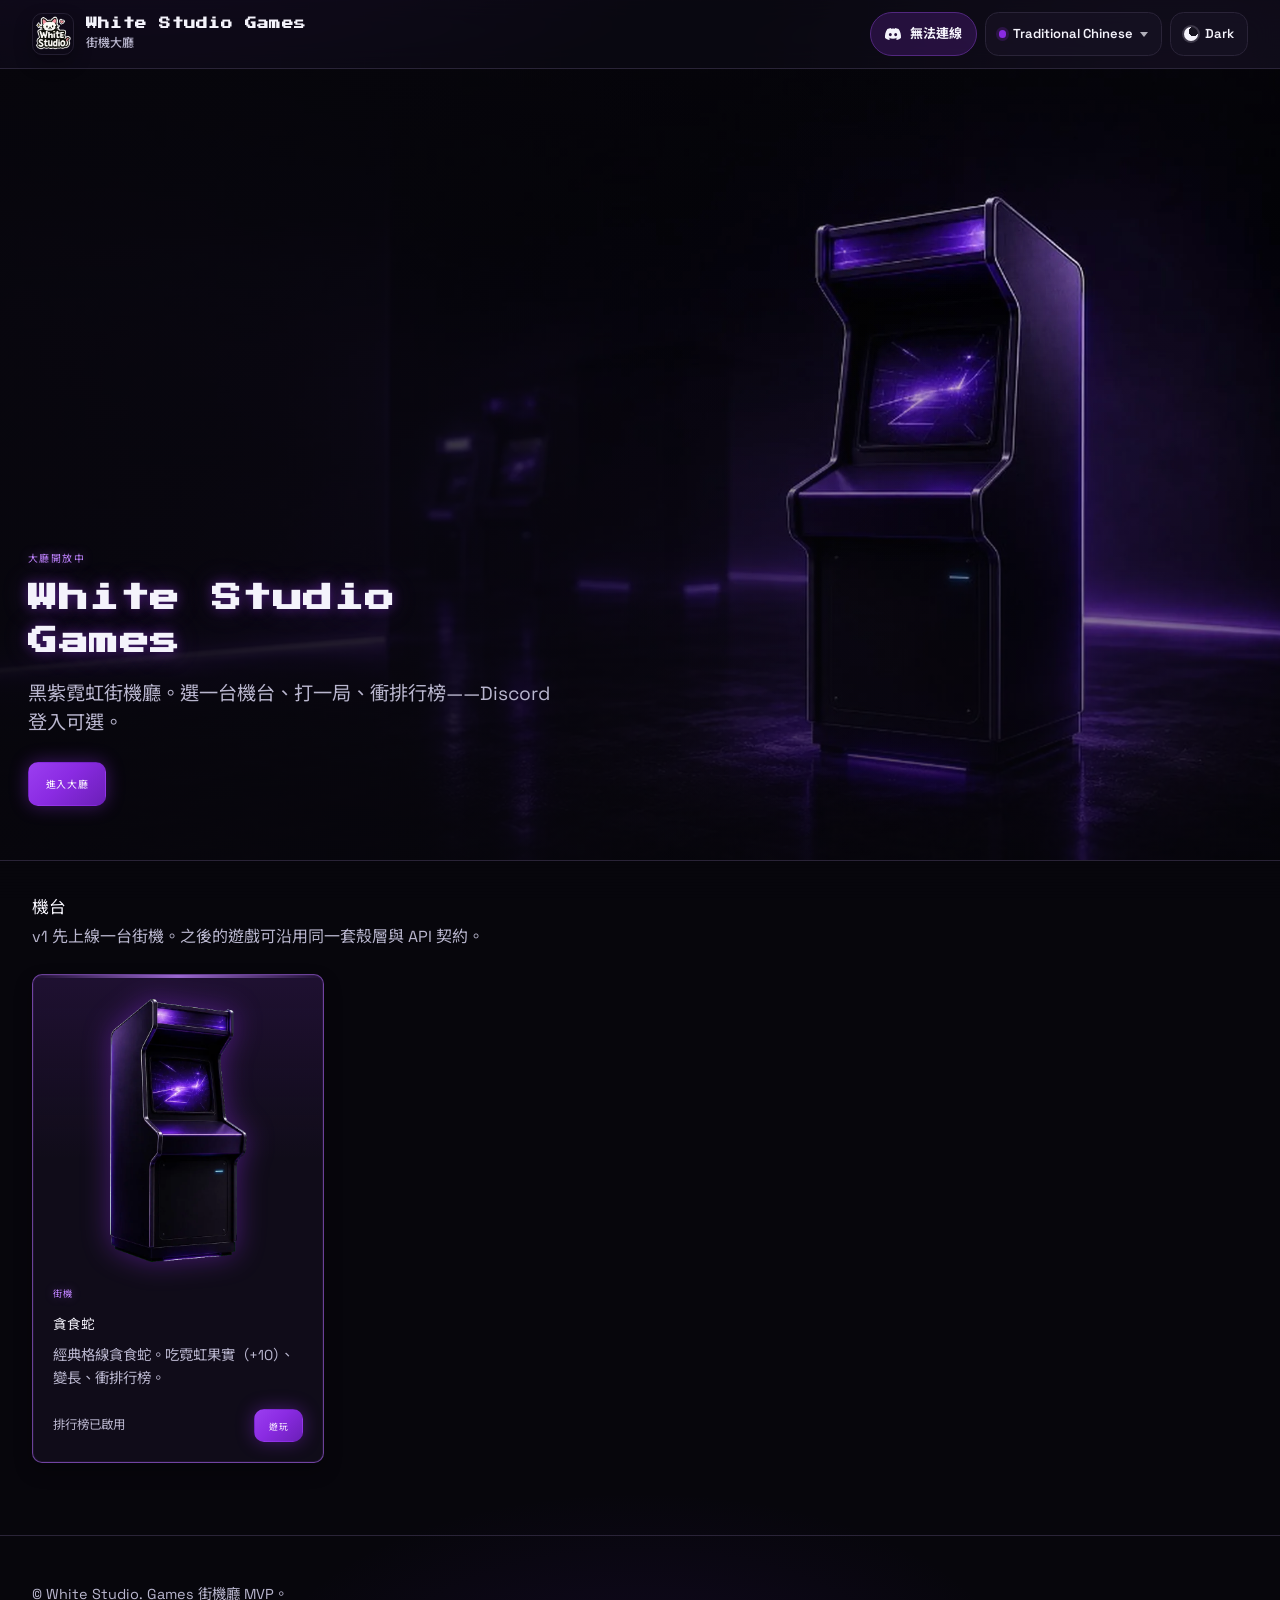
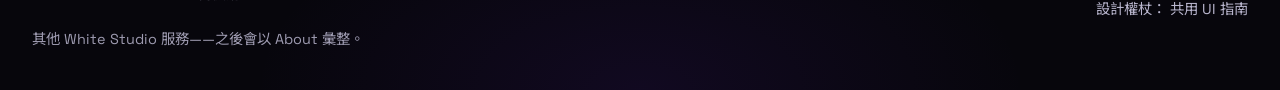
==== commit 2f2bf34d: "Fix trailing-dot host CORS breakage and restore Snake UTF-8 text. Normalize FQDN hostnames before AP" ====
--- a/index.html
+++ b/index.html
@@ -2,6 +2,19 @@
 <html lang="zh-Hant" class="is-arcade-intro">
   <head>
     <meta charset="utf-8" />
+    <script>
+      // A trailing-dot hostname ("games.white-studio.org.") is served normally but sends an
+      // Origin the API CORS allowlist rejects, so normalize it before any request is issued.
+      (function normalizeHost() {
+        try {
+          var host = location.hostname;
+          if (!host || host.charAt(host.length - 1) !== ".") return;
+          var url = new URL(location.href);
+          url.hostname = host.replace(/\.+$/, "");
+          if (url.hostname) location.replace(url.toString());
+        } catch (_) {}
+      })();
+    </script>
     <meta name="viewport" content="width=device-width, initial-scale=1, viewport-fit=cover" />
     <meta name="color-scheme" content="dark light" />
     <meta name="ws-api-origin" content="https://api.white-studio.org" />
@@ -34,7 +47,7 @@
     <link rel="apple-touch-icon" href="/assets/images/white-studio-logo.png" />
     <script src="/assets/js/theme-boot.js"></script>
     <link rel="stylesheet" href="/assets/css/ws-shared.css?v=20260802b" />
-    <link rel="stylesheet" href="/assets/css/games-chrome.css?v=20260802b" />
+    <link rel="stylesheet" href="/assets/css/games-chrome.css?v=20260802d" />
   </head>
   <body class="games-page games-lobby">
     <div
@@ -198,7 +211,7 @@
     <script src="/assets/js/games-auth.js"></script>
     <script src="/assets/js/games-api.js"></script>
     <script src="/assets/js/site-chrome.js?v=20260802b"></script>
-    <script src="/assets/js/arcade-current-scene.js?v=20260802c"></script>
+    <script src="/assets/js/arcade-current-scene.js?v=20260802d"></script>
     <script src="/assets/js/arcade-intro.js?v=20260802c"></script>
     <script src="/assets/js/naru-pet.js?v=20260802b"></script>
     <script>
--- a/assets/css/games-chrome.css
+++ b/assets/css/games-chrome.css
@@ -268,6 +268,23 @@
   animation: arcade-intro-copy-fade 0.9s var(--ws-ease-out) 0.85s both;
 }
 
+/* 21:9+: preserve the tunnel's open center and keep copy in the short-screen safe area. */
+@media (min-aspect-ratio: 21 / 9) and (min-width: 1200px) {
+  .arcade-intro.is-canvas .arcade-intro__panel {
+    width: min(42rem, 52vw);
+    padding-top: clamp(3rem, 10vh, 6rem);
+    padding-bottom: clamp(2rem, 6vh, 3.5rem);
+  }
+
+  .arcade-intro.is-canvas .arcade-intro__title {
+    font-size: clamp(1rem, 1.25vw, 1.5rem);
+  }
+
+  .arcade-intro.is-canvas .arcade-intro__lede {
+    max-width: 28rem;
+  }
+}
+
 .arcade-intro.is-canvas .arcade-intro__hint,
 .arcade-intro.is-canvas .arcade-intro__pulse {
   opacity: 0;
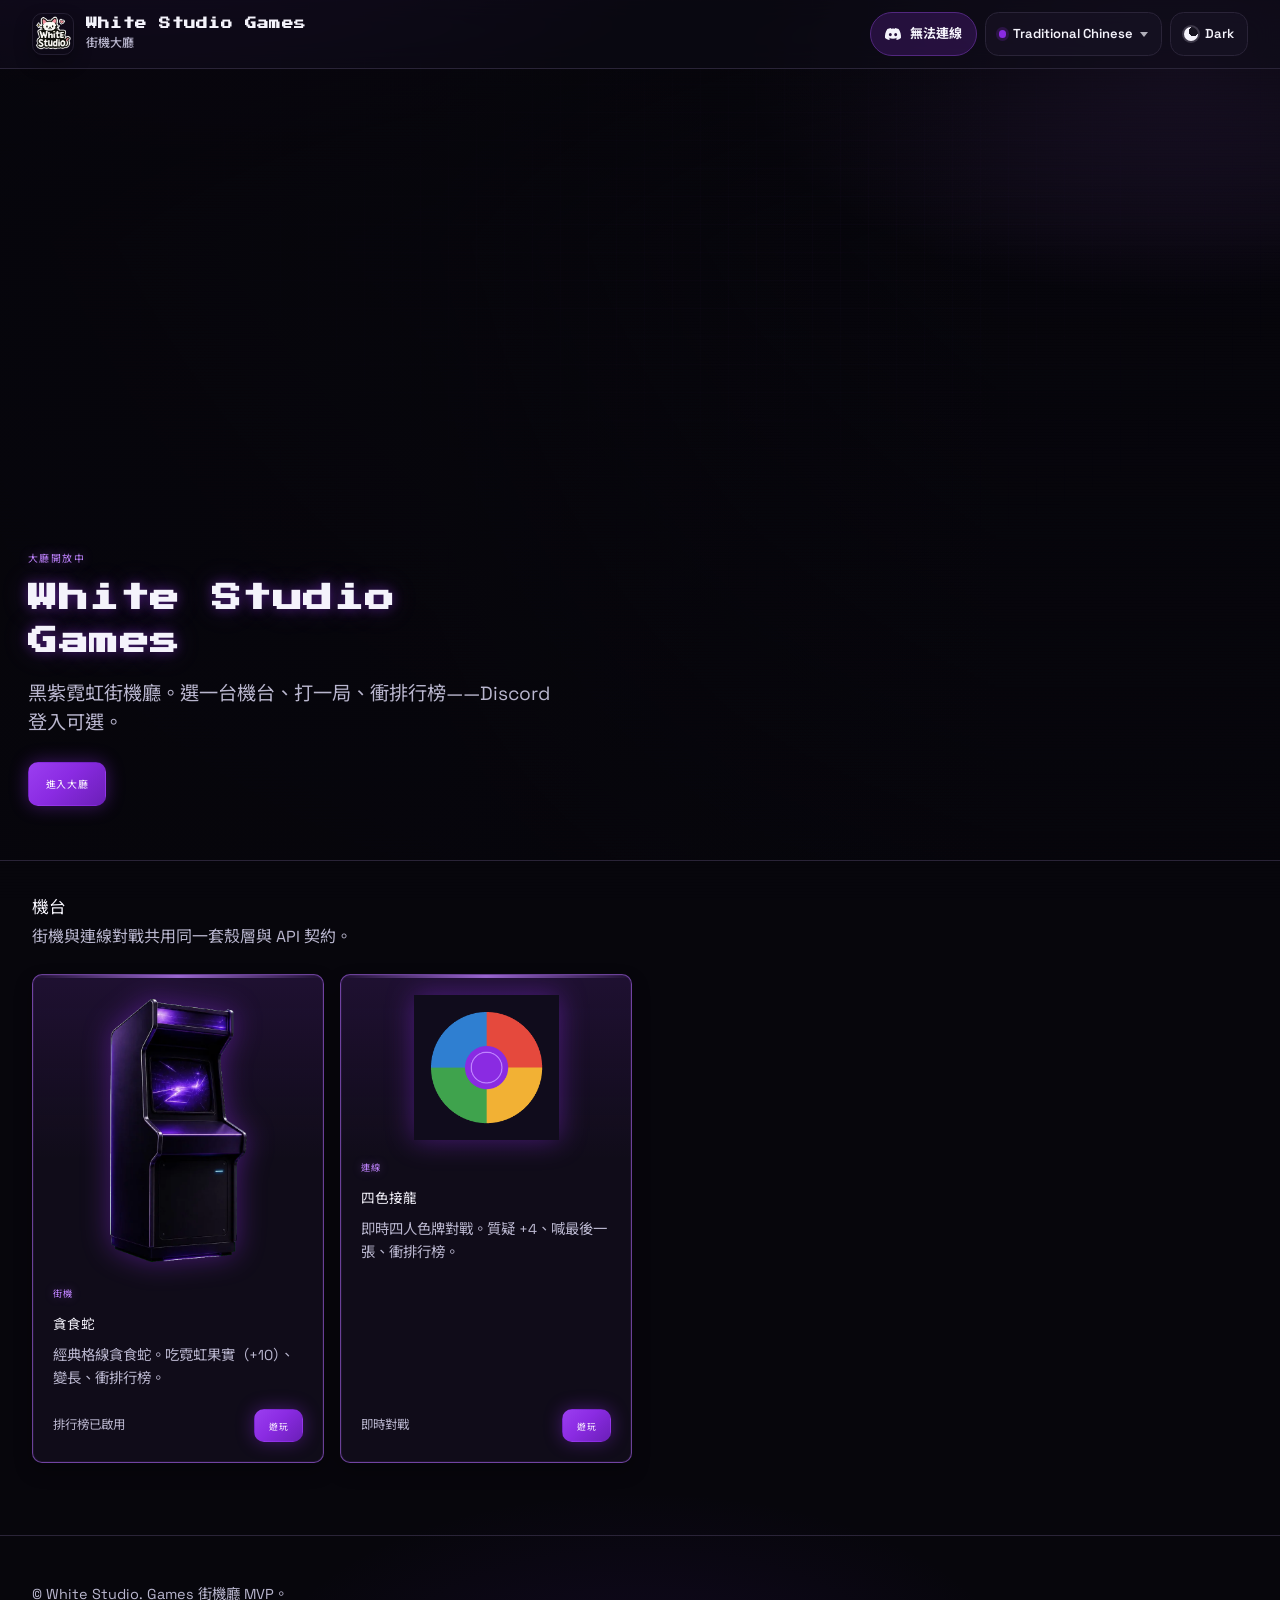
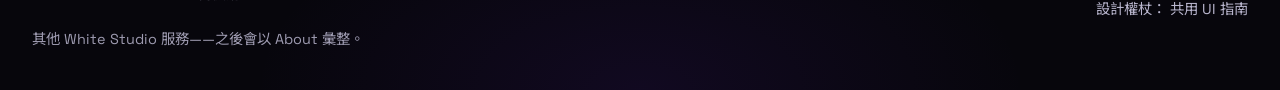
==== commit b9016ed3: "﻿Add Color Chain realtime multiplayer cabinet to Games. Ship lobby UI, White Studio table chrome, bi" ====
--- a/index.html
+++ b/index.html
@@ -185,6 +185,28 @@
               >
             </div>
           </a>
+          <a class="ws-card arcade-cabinet" href="/games/color-chain/">
+            <img
+              class="arcade-cabinet__art"
+              src="/assets/images/games/color-chain/icon.png"
+              alt=""
+              width="428"
+              height="800"
+              decoding="async"
+              loading="lazy"
+            />
+            <p class="ws-card__eyebrow" data-i18n="hub.card_color_chain_eyebrow">Realtime</p>
+            <h3 class="ws-card__title" data-i18n="hub.card_color_chain_title">Color Chain</h3>
+            <p class="ws-card__body" data-i18n="hub.card_color_chain_body">
+              Realtime four-color chain battles. Challenge +4s, call last card, climb the board.
+            </p>
+            <div class="game-card__meta">
+              <span data-i18n="hub.card_color_chain_meta">Live multiplayer</span>
+              <span class="ws-button ws-button--primary arcade-cabinet__play" data-i18n="hub.card_play"
+                >Play</span
+              >
+            </div>
+          </a>
         </div>
         <p class="ws-status" id="catalog-status" hidden></p>
       </section>
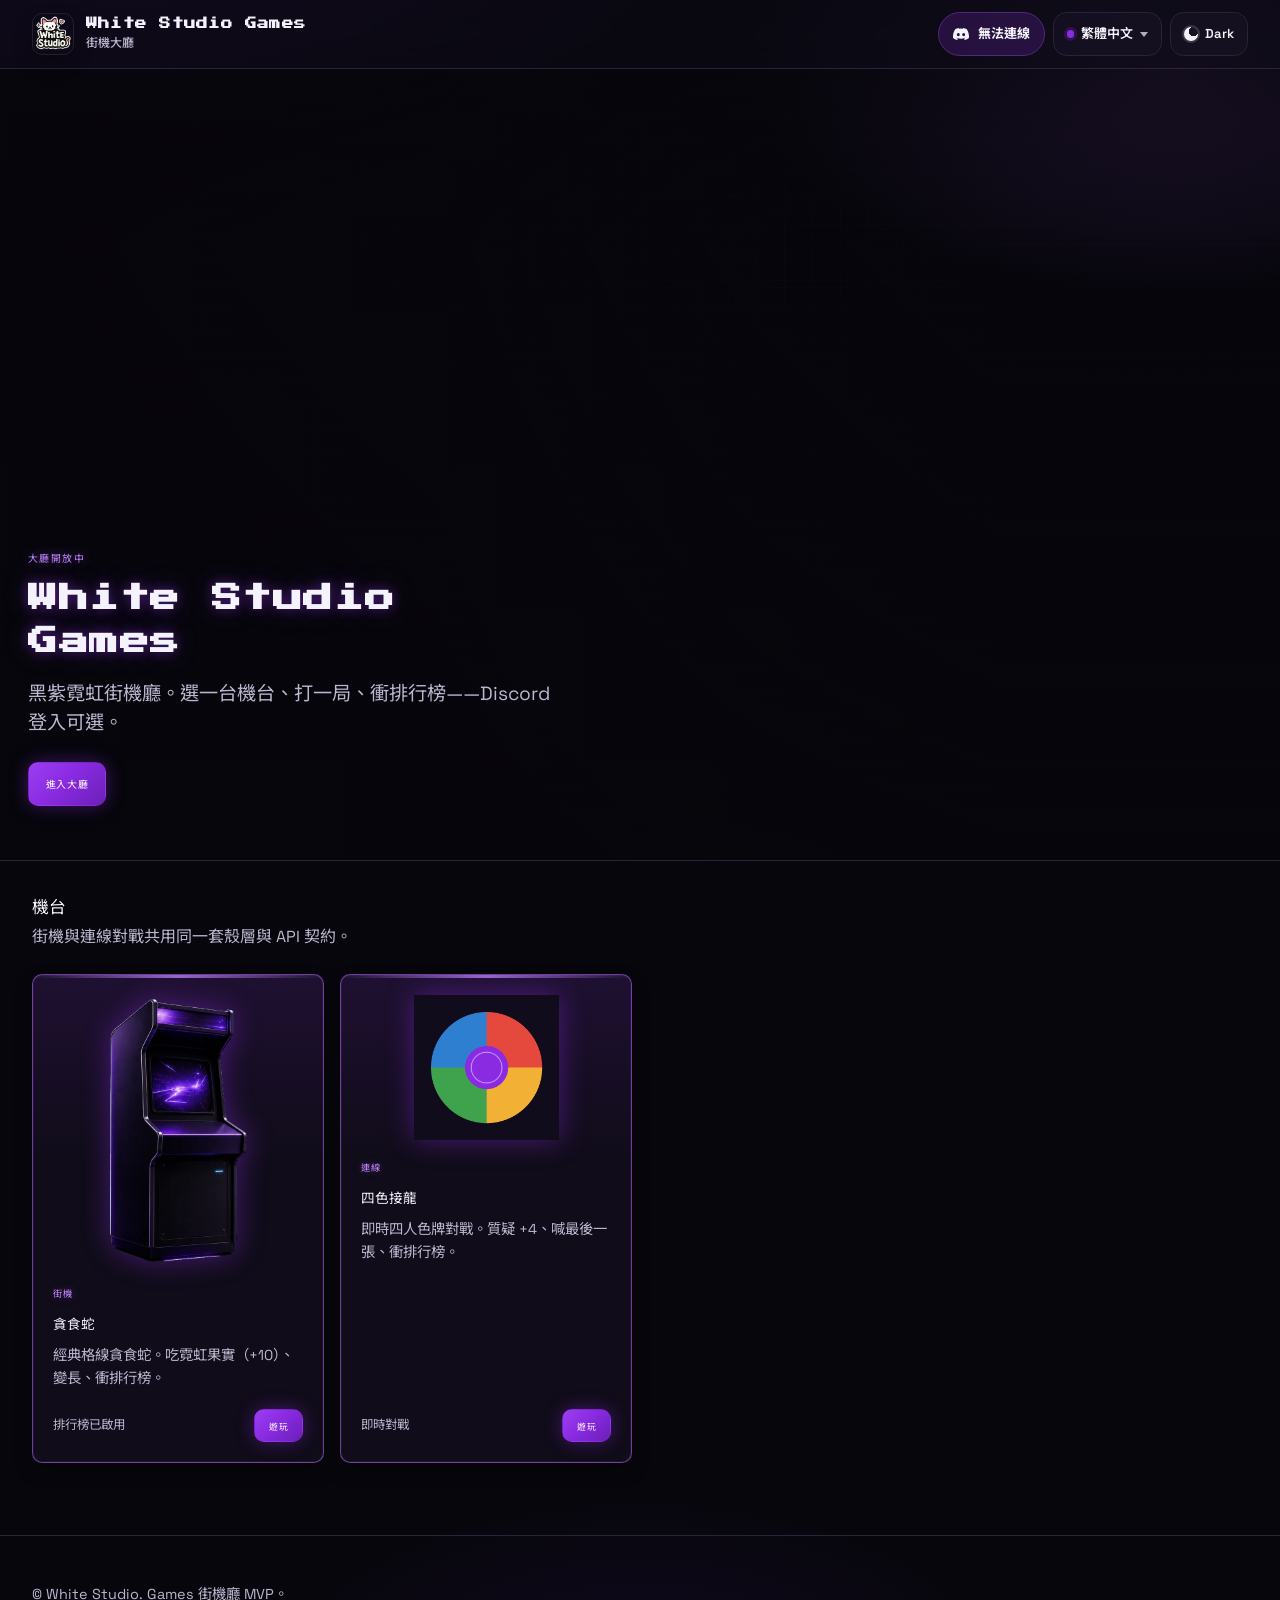
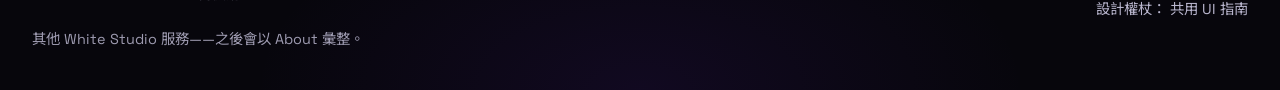
==== commit 29b6afab: "Show Chinese locale as 繁體中文 in the language menu. Native-script labels are clearer than “Traditional" ====
--- a/index.html
+++ b/index.html
@@ -229,7 +229,7 @@
       </div>
     </footer>
 
-    <script src="/assets/js/i18n.js?v=20260802b"></script>
+    <script src="/assets/js/i18n.js?v=20260802g"></script>
     <script src="/assets/js/games-auth.js"></script>
     <script src="/assets/js/games-api.js"></script>
     <script src="/assets/js/site-chrome.js?v=20260802b"></script>
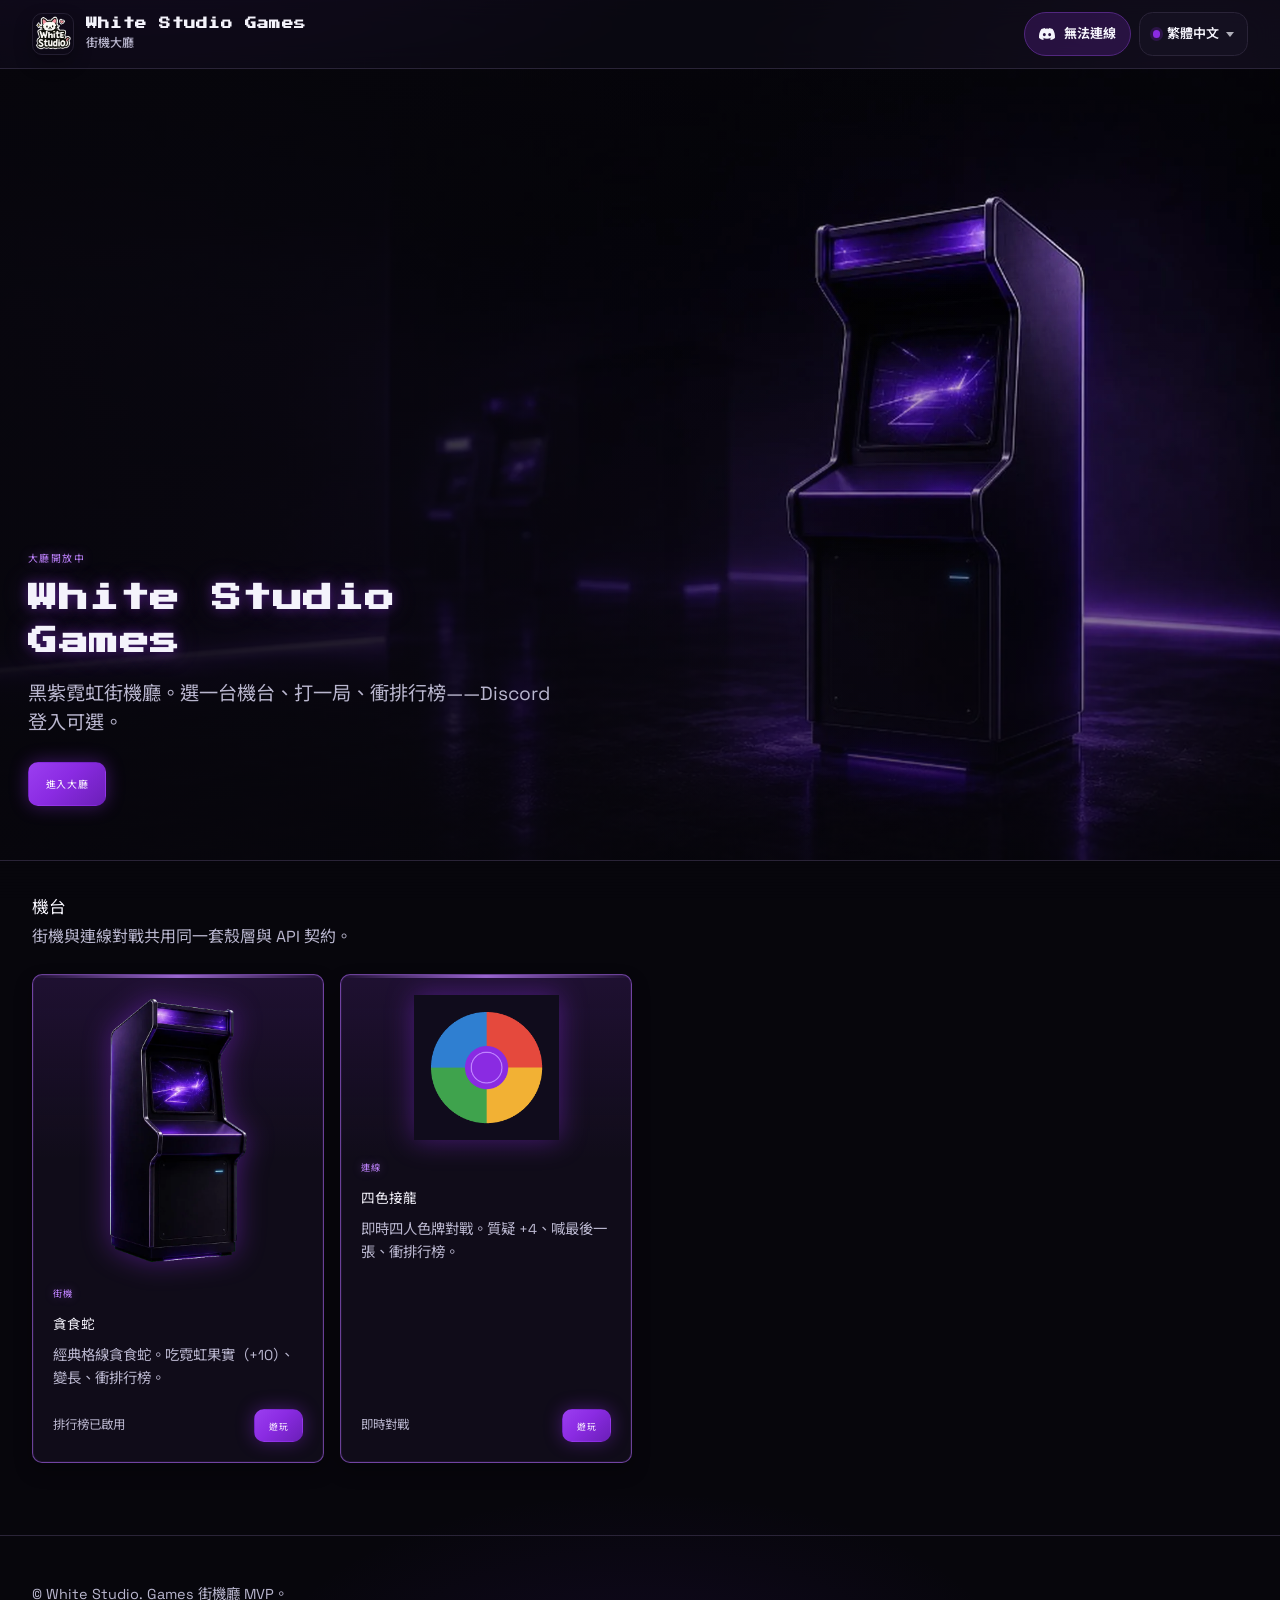
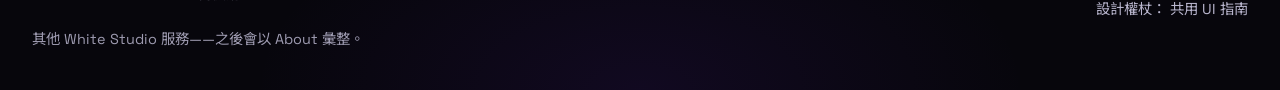
==== commit 286fa895: "Remove Games light/dark theme switch and lock the arcade to dark-only. Drop theme-boot, toggle chrom" ====
--- a/index.html
+++ b/index.html
@@ -16,7 +16,7 @@
       })();
     </script>
     <meta name="viewport" content="width=device-width, initial-scale=1, viewport-fit=cover" />
-    <meta name="color-scheme" content="dark light" />
+    <meta name="color-scheme" content="dark" />
     <meta name="ws-api-origin" content="https://api.white-studio.org" />
     <meta
       name="description"
@@ -45,9 +45,8 @@
     <title data-i18n="meta.title_hub">White Studio Games</title>
     <link rel="icon" type="image/png" href="/assets/images/white-studio-logo.png" />
     <link rel="apple-touch-icon" href="/assets/images/white-studio-logo.png" />
-    <script src="/assets/js/theme-boot.js"></script>
-    <link rel="stylesheet" href="/assets/css/ws-shared.css?v=20260802b" />
-    <link rel="stylesheet" href="/assets/css/games-chrome.css?v=20260802d" />
+    <link rel="stylesheet" href="/assets/css/ws-shared.css?v=20260803b" />
+    <link rel="stylesheet" href="/assets/css/games-chrome.css?v=20260803b" />
   </head>
   <body class="games-page games-lobby">
     <div
@@ -229,10 +228,10 @@
       </div>
     </footer>
 
-    <script src="/assets/js/i18n.js?v=20260802g"></script>
+    <script src="/assets/js/i18n.js?v=20260803b"></script>
     <script src="/assets/js/games-auth.js"></script>
     <script src="/assets/js/games-api.js"></script>
-    <script src="/assets/js/site-chrome.js?v=20260802b"></script>
+    <script src="/assets/js/site-chrome.js?v=20260803b"></script>
     <script src="/assets/js/arcade-current-scene.js?v=20260802d"></script>
     <script src="/assets/js/arcade-intro.js?v=20260802c"></script>
     <script src="/assets/js/naru-pet.js?v=20260802b"></script>
--- a/assets/css/ws-shared.css
+++ b/assets/css/ws-shared.css
@@ -2,8 +2,8 @@
  * White Studio shared design tokens + primitives
  * Cross-site CSS for Games (primary consumer). Tools / main site may migrate later.
  *
- * Runtime theme: html[data-theme="dark"|"light"]
- * Prefer --ws-* tokens. Tools-style aliases (--accent, --bg, --panel, --text, --muted, --border)
+ * Games is dark-only (arcade floor). Prefer --ws-* tokens.
+ * Tools-style aliases (--accent, --bg, --panel, --text, --muted, --border)
  * are provided for prompt / legacy compatibility.
  */
 
@@ -20,8 +20,7 @@
   font-display: swap;
 }
 
-:root,
-html[data-theme="dark"] {
+:root {
   color-scheme: dark;
 
   --ws-bg-page: #07060c;
@@ -73,64 +72,7 @@
   --ws-glass-highlight: rgba(255, 255, 255, 0.08);
 
   --button-gradient: linear-gradient(135deg, #9b3ef0, #8a2be2 45%, #6b1fb8);
-}
-
-html[data-theme="light"] {
-  color-scheme: light;
-
-  /* Brighter arcade lightbox — still purple-led, not flat SaaS white */
-  --ws-bg-page: #efe8fb;
-  --ws-bg-shell: #f7f2ff;
-  --ws-bg-surface: #ffffff;
-  --ws-bg-surface-raised: #f9f5ff;
-  --ws-bg-surface-muted: rgba(124, 58, 237, 0.08);
-  --ws-bg-card: rgba(255, 255, 255, 0.94);
-  --ws-bg-card-hover: #ffffff;
-  --ws-bg-input: #ffffff;
-  --ws-bg-button: #ffffff;
-  --ws-bg: var(--ws-bg-page);
-  --ws-bg-elev: #e8def8;
-  --ws-panel: var(--ws-bg-surface);
-  --ws-panel-soft: #f3ecff;
-
-  --ws-text-primary: #161827;
-  --ws-text-secondary: #3f4254;
-  --ws-text-muted: #6f7285;
-  --ws-text-disabled: #9ca3af;
-  --ws-text-inverse: #ffffff;
-
-  --ws-border-subtle: rgba(91, 33, 182, 0.16);
-  --ws-border-strong: rgba(124, 58, 237, 0.42);
-  --ws-border-focus: rgba(124, 58, 237, 0.55);
-
-  --ws-accent: #7c3aed;
-  --ws-accent-hover: #6d28d9;
-  --ws-accent-2: #8b5cf6;
-  --ws-accent-soft: rgba(124, 58, 237, 0.12);
-  --ws-accent-text: #5b21b6;
-
-  --ws-neon-glow: 0 0 10px rgba(124, 58, 237, 0.22), 0 0 22px rgba(139, 92, 246, 0.12);
-  --ws-neon-glow-strong: 0 0 14px rgba(124, 58, 237, 0.35), 0 0 32px rgba(139, 92, 246, 0.2);
-
-  --ws-success: #0f8a53;
-  --ws-danger: #c2414f;
-  --ws-warning: #c47a00;
-
-  --ws-shadow-soft: 0 12px 30px rgba(17, 24, 39, 0.08);
-  --ws-shadow-sm: 0 8px 18px rgba(17, 24, 39, 0.08);
-  --ws-shadow-md: 0 14px 34px rgba(17, 24, 39, 0.1);
-  --ws-shadow-card: 0 18px 45px rgba(91, 33, 182, 0.12), var(--ws-neon-glow);
-  --ws-shadow-lg: 0 24px 60px rgba(17, 24, 39, 0.14);
-  --ws-shadow-button: 0 0 16px rgba(124, 58, 237, 0.28);
-
-  --ws-glass-bg: rgba(255, 255, 255, 0.82);
-  --ws-glass-border: rgba(124, 58, 237, 0.2);
-  --ws-glass-highlight: rgba(255, 255, 255, 0.92);
-
-  --button-gradient: linear-gradient(135deg, #8b5cf6, #7c3aed 50%, #5b21b6);
-}
-
-:root {
+
   /* Tools-compatible aliases */
   --bg: var(--ws-bg-page);
   --bg-elev: var(--ws-bg-elev);
@@ -393,7 +335,6 @@
 }
 
 .ws-i18n-btn,
-.ws-theme-btn,
 .ws-menu-btn {
   appearance: none;
   display: inline-flex;
@@ -415,7 +356,6 @@
 }
 
 .ws-i18n-btn:hover,
-.ws-theme-btn:hover,
 .ws-menu-btn:hover {
   border-color: var(--ws-border-strong);
   background: var(--ws-accent-soft);
@@ -519,41 +459,6 @@
 .ws-i18n-menu button:hover,
 .ws-i18n-menu button.active {
   background: var(--ws-accent-soft);
-}
-
-.ws-theme-icon {
-  display: inline-block;
-  width: 0.875rem;
-  height: 0.875rem;
-  flex: 0 0 auto;
-  border-radius: 999px;
-  background: currentColor;
-  box-shadow: 0 0 0 2px color-mix(in oklab, currentColor 18%, transparent);
-}
-
-.ws-theme-btn[data-theme="dark"] .ws-theme-icon {
-  background:
-    radial-gradient(
-      circle at 68% 32%,
-      color-mix(in oklab, var(--ws-bg-surface-raised) 92%, #000 8%) 0 34%,
-      transparent 36%
-    ),
-    currentColor;
-}
-
-.ws-theme-btn[data-theme="light"] .ws-theme-icon {
-  /* Sun: compact disc + 8 rays (cardinal + diagonal) */
-  background: radial-gradient(circle, var(--ws-accent) 0 36%, transparent 38%);
-  box-shadow:
-    0 -0.42rem 0 -0.3rem var(--ws-accent),
-    0 0.42rem 0 -0.3rem var(--ws-accent),
-    0.42rem 0 0 -0.3rem var(--ws-accent),
-    -0.42rem 0 0 -0.3rem var(--ws-accent),
-    0.3rem -0.3rem 0 -0.3rem var(--ws-accent),
-    -0.3rem 0.3rem 0 -0.3rem var(--ws-accent),
-    0.3rem 0.3rem 0 -0.3rem var(--ws-accent),
-    -0.3rem -0.3rem 0 -0.3rem var(--ws-accent),
-    0 0 0 2px color-mix(in oklab, var(--ws-accent) 18%, transparent);
 }
 
 .ws-auth-controls {
@@ -954,7 +859,6 @@
 
 @media (max-width: 1100px) {
   .ws-auth-login span,
-  .ws-theme-label,
   .ws-i18n-label,
   .ws-i18n-arrow,
   .ws-auth-copy {
@@ -962,7 +866,6 @@
   }
 
   .ws-auth-login,
-  .ws-theme-btn,
   .ws-i18n-btn,
   .ws-menu-btn {
     width: var(--ws-touch-min);
@@ -1043,7 +946,6 @@
   .ws-button,
   .ws-input,
   .ws-i18n-btn,
-  .ws-theme-btn,
   .ws-menu-btn,
   .ws-auth-login {
     min-height: var(--ws-touch-min);
--- a/assets/css/games-chrome.css
+++ b/assets/css/games-chrome.css
@@ -172,28 +172,6 @@
       color-mix(in srgb, var(--ws-bg-page) 35%, transparent) 78%,
       color-mix(in srgb, var(--ws-bg-page) 72%, transparent) 100%
     );
-}
-
-html[data-theme="light"] .arcade-intro__veil {
-  background:
-    radial-gradient(ellipse 70% 55% at 50% 42%, transparent 0%, rgba(239, 232, 251, 0.45) 70%, rgba(239, 232, 251, 0.82) 100%),
-    linear-gradient(
-      180deg,
-      color-mix(in srgb, var(--ws-bg-page) 75%, transparent) 0%,
-      transparent 30%,
-      color-mix(in srgb, var(--ws-bg-page) 70%, transparent) 100%
-    );
-}
-
-html[data-theme="light"] .arcade-intro.is-canvas .arcade-intro__veil {
-  background: linear-gradient(
-    180deg,
-    color-mix(in srgb, var(--ws-bg-page) 70%, transparent) 0%,
-    color-mix(in srgb, var(--ws-bg-page) 22%, transparent) 20%,
-    transparent 36%,
-    transparent 64%,
-    color-mix(in srgb, var(--ws-bg-page) 58%, transparent) 100%
-  );
 }
 
 .arcade-intro__panel {
@@ -539,23 +517,6 @@
     );
 }
 
-html[data-theme="light"] .arcade-hero-stage__veil {
-  background:
-    linear-gradient(
-      90deg,
-      color-mix(in srgb, var(--ws-bg-page) 92%, transparent) 0%,
-      color-mix(in srgb, var(--ws-bg-page) 78%, transparent) 40%,
-      color-mix(in srgb, #efe8fb 35%, transparent) 70%,
-      transparent 88%
-    ),
-    linear-gradient(
-      180deg,
-      color-mix(in srgb, var(--ws-bg-page) 50%, transparent) 0%,
-      transparent 30%,
-      color-mix(in srgb, var(--ws-bg-page) 75%, transparent) 100%
-    );
-}
-
 .arcade-hero-stage .arcade-hero {
   position: relative;
   z-index: 2;
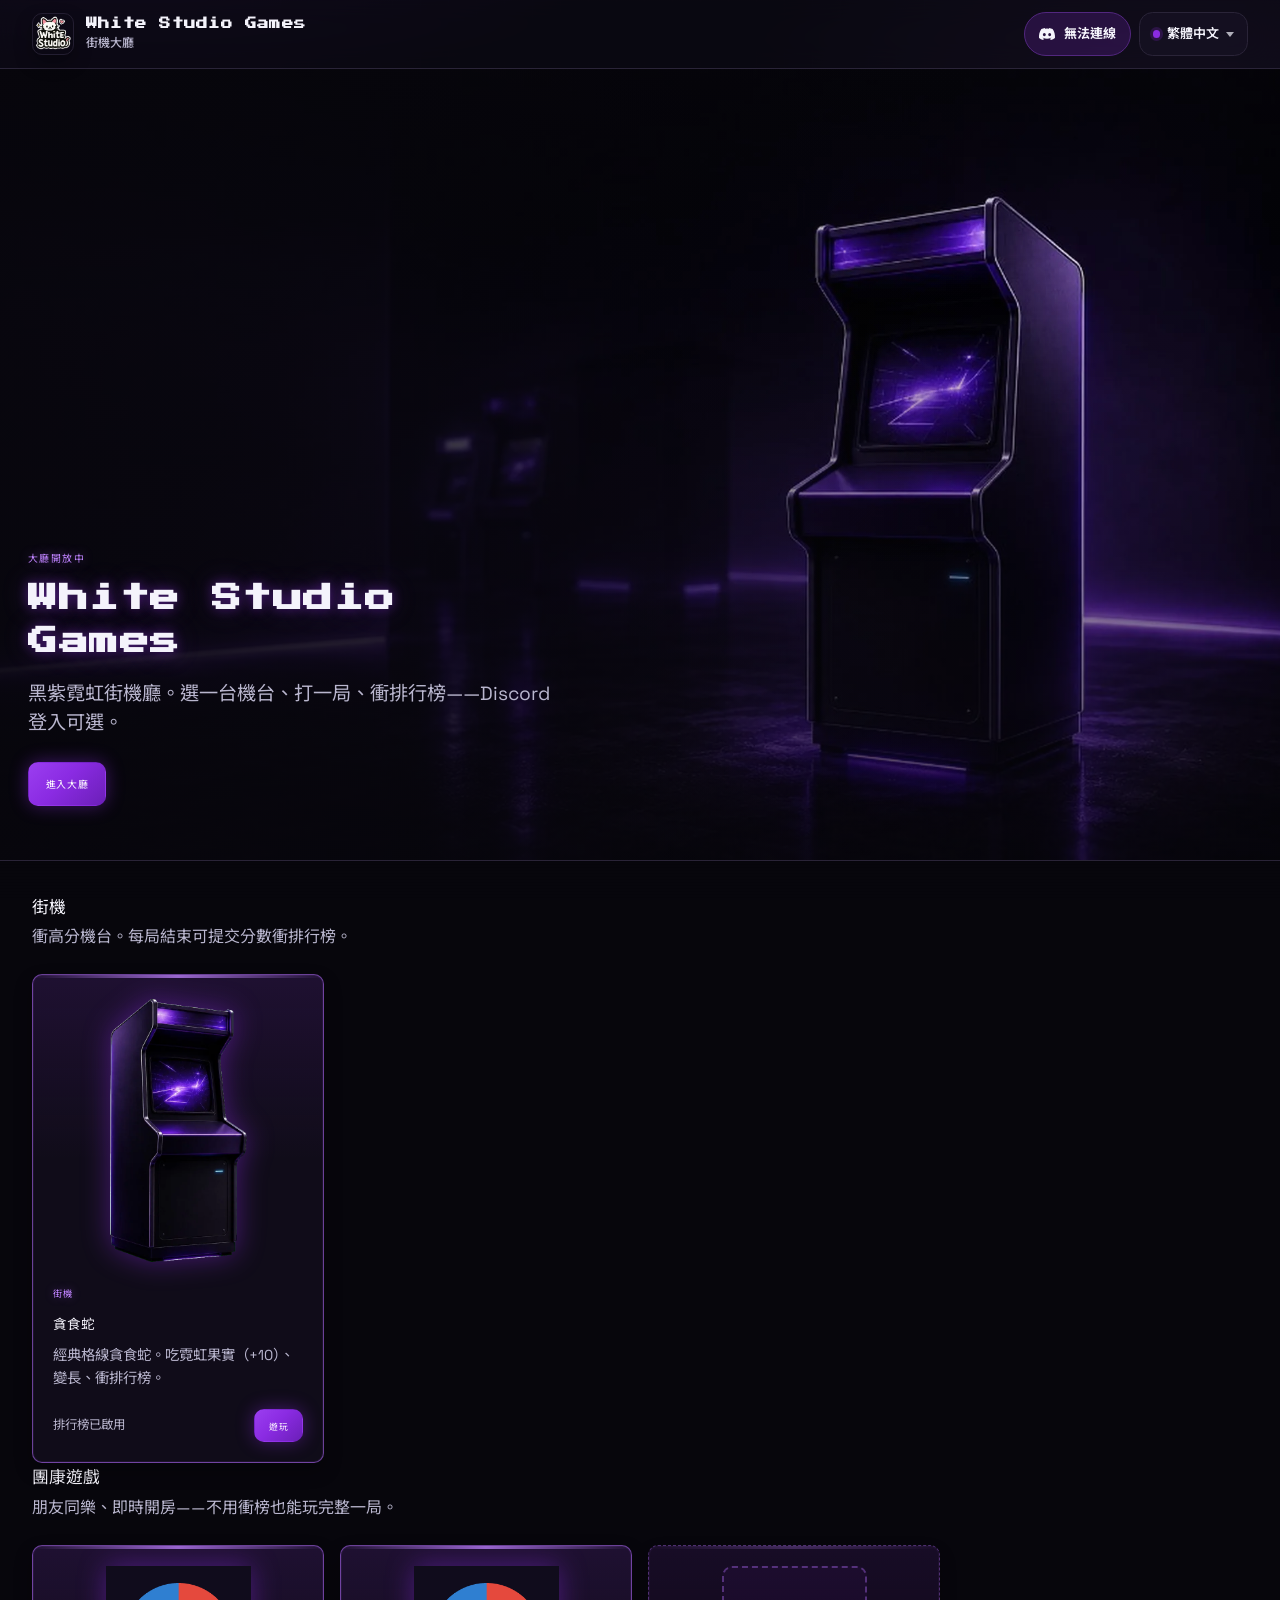
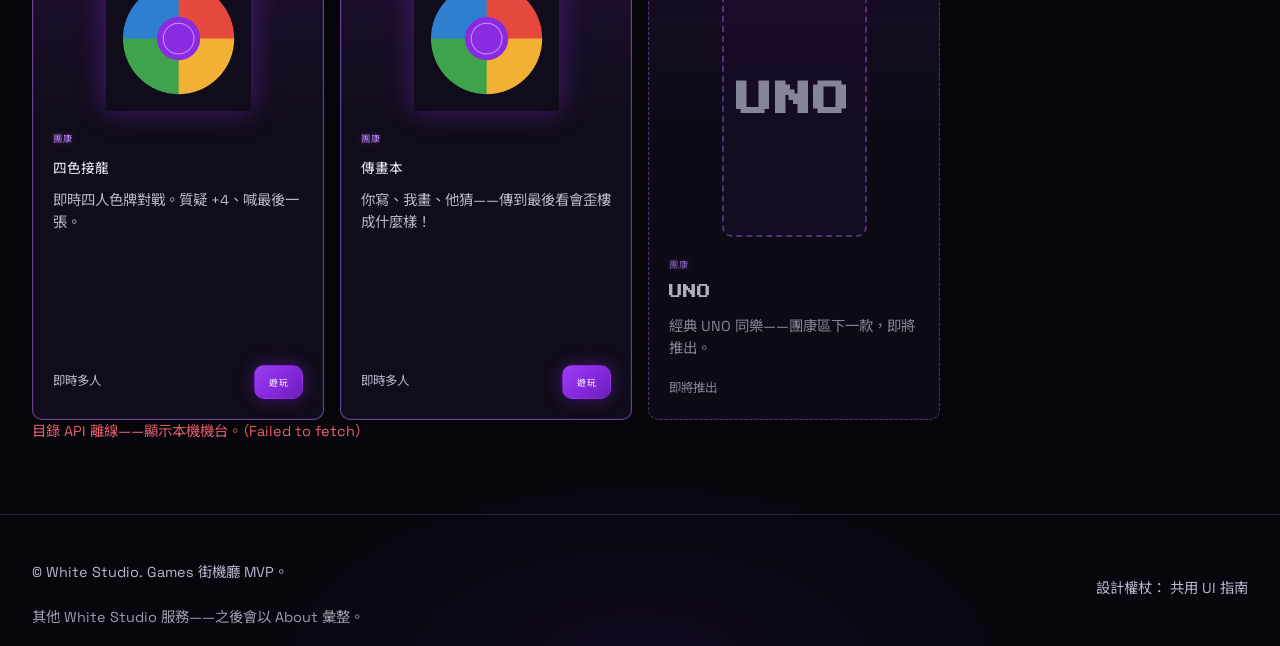
==== commit 2eab2670: "Add Sketch Chain party game with hub section and reconnect flow. Ship pass-the-sketch multiplayer UI" ====
--- a/index.html
+++ b/index.html
@@ -157,55 +157,101 @@
       </section>
 
       <section class="ws-section ws-container arcade-floor" id="cabinets">
-        <h2 class="ws-section__title" data-i18n="hub.play_title">Cabinets</h2>
-        <p class="ws-section__lede" data-i18n="hub.play_lede">
-          One arcade cabinet in v1. More machines can share the same shell and API contract.
-        </p>
-        <div class="ws-grid-cards arcade-cabinets" id="games-grid">
-          <a class="ws-card arcade-cabinet" href="/games/snake/">
-            <img
-              class="arcade-cabinet__art"
-              src="/assets/images/arcade/cabinet-snake.webp"
-              alt=""
-              width="428"
-              height="800"
-              decoding="async"
-              loading="lazy"
-            />
-            <p class="ws-card__eyebrow" data-i18n="hub.card_eyebrow">Arcade</p>
-            <h3 class="ws-card__title" data-i18n="hub.card_title">Snake</h3>
-            <p class="ws-card__body" data-i18n="hub.card_body">
-              Classic grid snake. Eat neon bites, grow longer, climb the board.
-            </p>
-            <div class="game-card__meta">
-              <span data-i18n="hub.card_meta">Leaderboard on</span>
-              <span class="ws-button ws-button--primary arcade-cabinet__play" data-i18n="hub.card_play"
-                >Play</span
-              >
+        <div class="arcade-floor-section" id="arcade-cabinets">
+          <h2 class="ws-section__title" data-i18n="hub.section_arcade_title">Arcade</h2>
+          <p class="ws-section__lede" data-i18n="hub.section_arcade_lede">
+            Score-chase cabinets. Climb the leaderboard after each run.
+          </p>
+          <div class="ws-grid-cards arcade-cabinets">
+            <a class="ws-card arcade-cabinet" href="/games/snake/">
+              <img
+                class="arcade-cabinet__art"
+                src="/assets/images/arcade/cabinet-snake.webp"
+                alt=""
+                width="428"
+                height="800"
+                decoding="async"
+                loading="lazy"
+              />
+              <p class="ws-card__eyebrow" data-i18n="hub.card_eyebrow">Arcade</p>
+              <h3 class="ws-card__title" data-i18n="hub.card_title">Snake</h3>
+              <p class="ws-card__body" data-i18n="hub.card_body">
+                Classic grid snake. Eat neon bites, grow longer, climb the board.
+              </p>
+              <div class="game-card__meta">
+                <span data-i18n="hub.card_meta">Leaderboard on</span>
+                <span class="ws-button ws-button--primary arcade-cabinet__play" data-i18n="hub.card_play"
+                  >Play</span
+                >
+              </div>
+            </a>
+          </div>
+        </div>
+
+        <div class="arcade-floor-section" id="party-cabinets">
+          <h2 class="ws-section__title" data-i18n="hub.section_party_title">Party games</h2>
+          <p class="ws-section__lede" data-i18n="hub.section_party_lede">
+            Group play with friends — realtime rooms, no scoreboard required.
+          </p>
+          <div class="ws-grid-cards arcade-cabinets">
+            <a class="ws-card arcade-cabinet" href="/games/color-chain/">
+              <img
+                class="arcade-cabinet__art"
+                src="/assets/images/games/color-chain/icon.png"
+                alt=""
+                width="428"
+                height="800"
+                decoding="async"
+                loading="lazy"
+              />
+              <p class="ws-card__eyebrow" data-i18n="hub.card_color_chain_eyebrow">Party</p>
+              <h3 class="ws-card__title" data-i18n="hub.card_color_chain_title">Color Chain</h3>
+              <p class="ws-card__body" data-i18n="hub.card_color_chain_body">
+                Realtime four-color chain battles. Challenge +4s, call last card.
+              </p>
+              <div class="game-card__meta">
+                <span data-i18n="hub.card_party_meta">Live multiplayer</span>
+                <span class="ws-button ws-button--primary arcade-cabinet__play" data-i18n="hub.card_play"
+                  >Play</span
+                >
+              </div>
+            </a>
+            <a class="ws-card arcade-cabinet" href="/games/sketch-chain/">
+              <img
+                class="arcade-cabinet__art"
+                src="/assets/images/games/sketch-chain/icon.png"
+                alt=""
+                width="428"
+                height="800"
+                decoding="async"
+                loading="lazy"
+              />
+              <p class="ws-card__eyebrow" data-i18n="hub.card_sketch_chain_eyebrow">Party</p>
+              <h3 class="ws-card__title" data-i18n="hub.card_sketch_chain_title">Sketch Chain</h3>
+              <p class="ws-card__body" data-i18n="hub.card_sketch_chain_body">
+                Write, draw, guess — pass the sketch and watch chains go off the rails.
+              </p>
+              <div class="game-card__meta">
+                <span data-i18n="hub.card_party_meta">Live multiplayer</span>
+                <span class="ws-button ws-button--primary arcade-cabinet__play" data-i18n="hub.card_play"
+                  >Play</span
+                >
+              </div>
+            </a>
+            <div class="ws-card arcade-cabinet arcade-cabinet--soon" aria-disabled="true">
+              <div class="arcade-cabinet__art arcade-cabinet__art--placeholder" aria-hidden="true">
+                <span class="arcade-cabinet__placeholder-label" data-i18n="hub.card_uno_title">UNO</span>
+              </div>
+              <p class="ws-card__eyebrow" data-i18n="hub.card_uno_eyebrow">Party</p>
+              <h3 class="ws-card__title" data-i18n="hub.card_uno_title">UNO</h3>
+              <p class="ws-card__body" data-i18n="hub.card_uno_body">
+                Classic card chaos with friends — same party row, coming soon.
+              </p>
+              <div class="game-card__meta">
+                <span data-i18n="hub.card_coming_soon">Coming soon</span>
+              </div>
             </div>
-          </a>
-          <a class="ws-card arcade-cabinet" href="/games/color-chain/">
-            <img
-              class="arcade-cabinet__art"
-              src="/assets/images/games/color-chain/icon.png"
-              alt=""
-              width="428"
-              height="800"
-              decoding="async"
-              loading="lazy"
-            />
-            <p class="ws-card__eyebrow" data-i18n="hub.card_color_chain_eyebrow">Realtime</p>
-            <h3 class="ws-card__title" data-i18n="hub.card_color_chain_title">Color Chain</h3>
-            <p class="ws-card__body" data-i18n="hub.card_color_chain_body">
-              Realtime four-color chain battles. Challenge +4s, call last card, climb the board.
-            </p>
-            <div class="game-card__meta">
-              <span data-i18n="hub.card_color_chain_meta">Live multiplayer</span>
-              <span class="ws-button ws-button--primary arcade-cabinet__play" data-i18n="hub.card_play"
-                >Play</span
-              >
-            </div>
-          </a>
+          </div>
         </div>
         <p class="ws-status" id="catalog-status" hidden></p>
       </section>
--- a/assets/css/games-chrome.css
+++ b/assets/css/games-chrome.css
@@ -642,6 +642,38 @@
   image-rendering: auto;
 }
 
+.arcade-cabinet--soon {
+  cursor: default;
+  opacity: 0.72;
+  pointer-events: none;
+  border-style: dashed;
+}
+
+.arcade-cabinet--soon::before {
+  opacity: 0.35;
+}
+
+.arcade-cabinet__art--placeholder {
+  display: flex;
+  align-items: center;
+  justify-content: center;
+  aspect-ratio: 428 / 800;
+  width: min(58%, 9.5rem);
+  margin: 0 auto var(--ws-space-2);
+  border-radius: var(--ws-radius-sm);
+  border: 2px dashed var(--ws-border-strong);
+  background: rgba(138, 43, 226, 0.08);
+  filter: none;
+}
+
+.arcade-cabinet__placeholder-label {
+  font-family: var(--ws-font-display, inherit);
+  font-size: clamp(1.75rem, 5vw, 2.25rem);
+  font-weight: 800;
+  letter-spacing: 0.08em;
+  color: var(--ws-text-muted);
+}
+
 a.arcade-cabinet:hover,
 .arcade-cabinet:hover {
   border-color: var(--ws-border-strong);
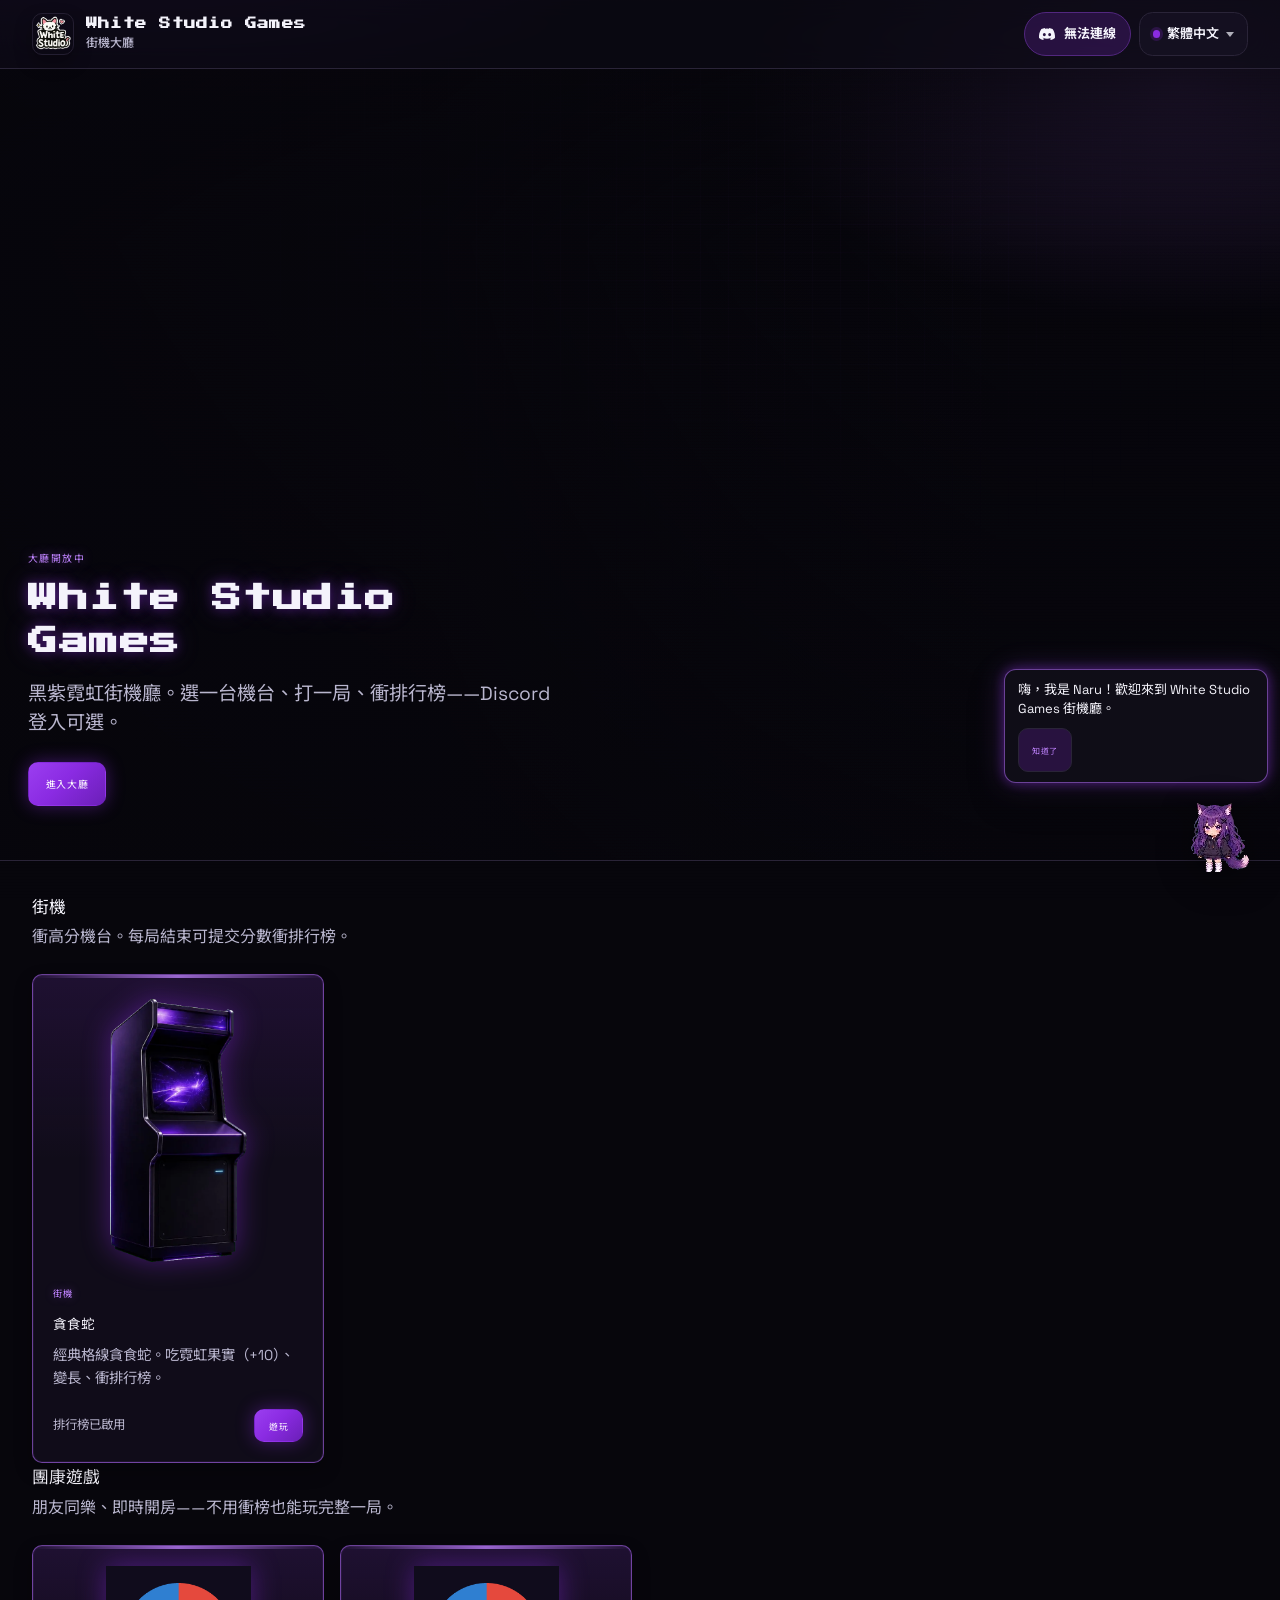
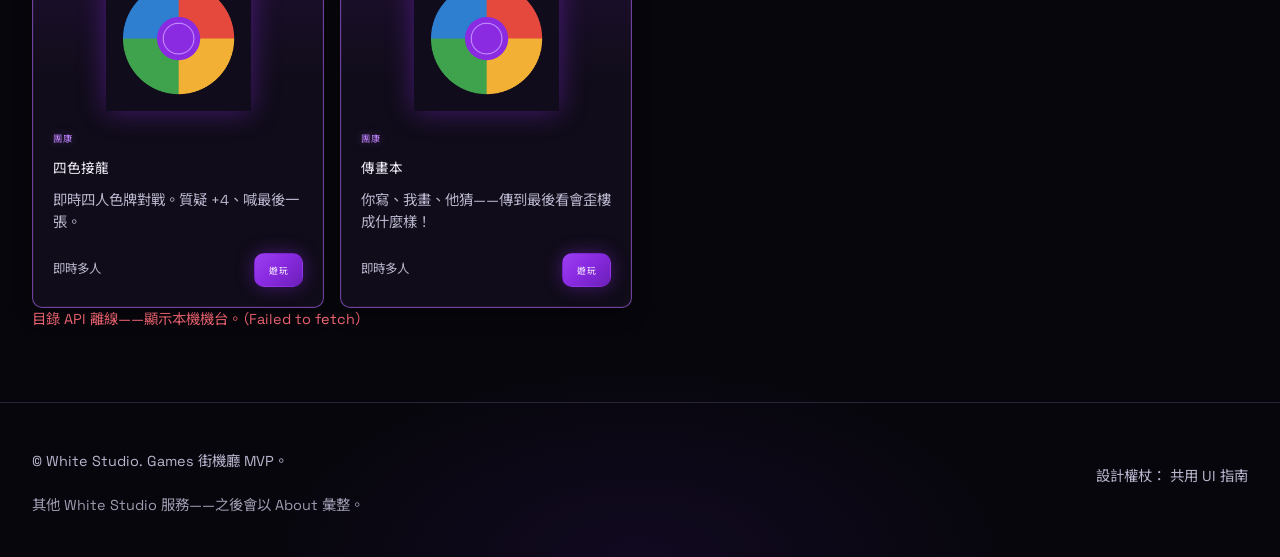
==== commit c8897c50: "Remove redundant UNO placeholder from party hub. Color Chain is the UNO-style party game; drop the c" ====
--- a/index.html
+++ b/index.html
@@ -238,19 +238,6 @@
                 >
               </div>
             </a>
-            <div class="ws-card arcade-cabinet arcade-cabinet--soon" aria-disabled="true">
-              <div class="arcade-cabinet__art arcade-cabinet__art--placeholder" aria-hidden="true">
-                <span class="arcade-cabinet__placeholder-label" data-i18n="hub.card_uno_title">UNO</span>
-              </div>
-              <p class="ws-card__eyebrow" data-i18n="hub.card_uno_eyebrow">Party</p>
-              <h3 class="ws-card__title" data-i18n="hub.card_uno_title">UNO</h3>
-              <p class="ws-card__body" data-i18n="hub.card_uno_body">
-                Classic card chaos with friends — same party row, coming soon.
-              </p>
-              <div class="game-card__meta">
-                <span data-i18n="hub.card_coming_soon">Coming soon</span>
-              </div>
-            </div>
           </div>
         </div>
         <p class="ws-status" id="catalog-status" hidden></p>
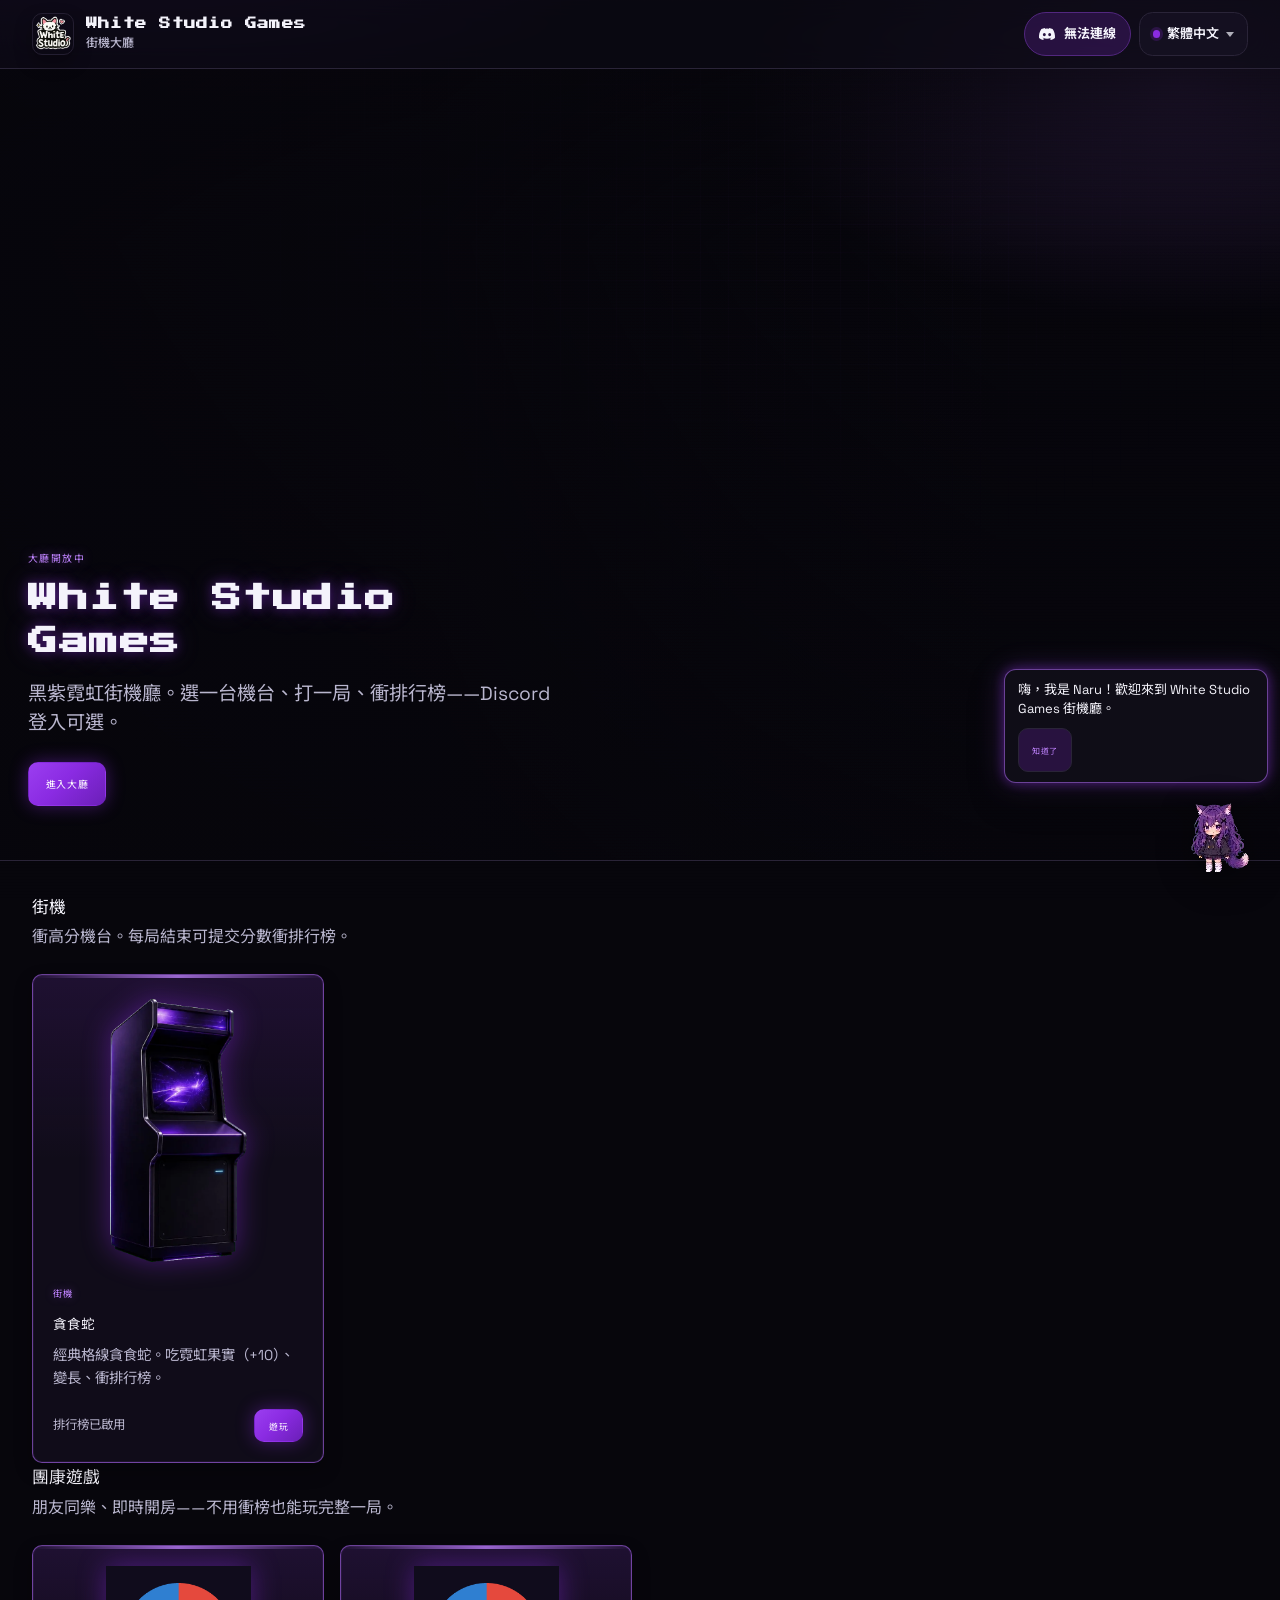
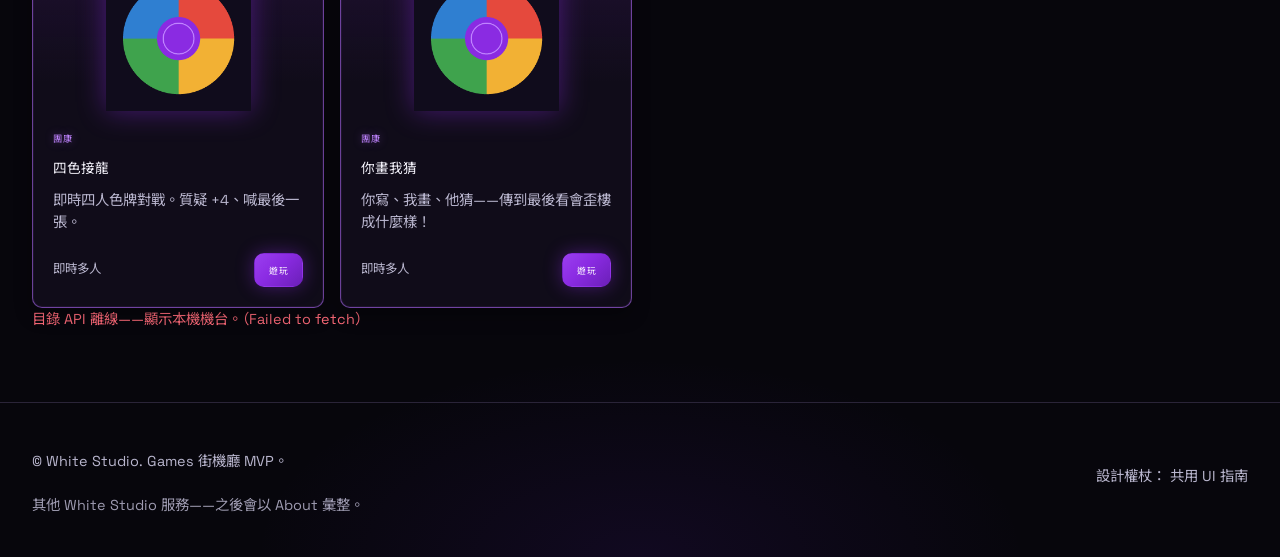
==== commit 95621ffc: "Rename Sketch Chain to 你畫我猜 and restyle with WS arcade art. Replace the cream demo CSS with dark --w" ====
--- a/index.html
+++ b/index.html
@@ -227,7 +227,7 @@
                 loading="lazy"
               />
               <p class="ws-card__eyebrow" data-i18n="hub.card_sketch_chain_eyebrow">Party</p>
-              <h3 class="ws-card__title" data-i18n="hub.card_sketch_chain_title">Sketch Chain</h3>
+              <h3 class="ws-card__title" data-i18n="hub.card_sketch_chain_title">你畫我猜</h3>
               <p class="ws-card__body" data-i18n="hub.card_sketch_chain_body">
                 Write, draw, guess — pass the sketch and watch chains go off the rails.
               </p>
